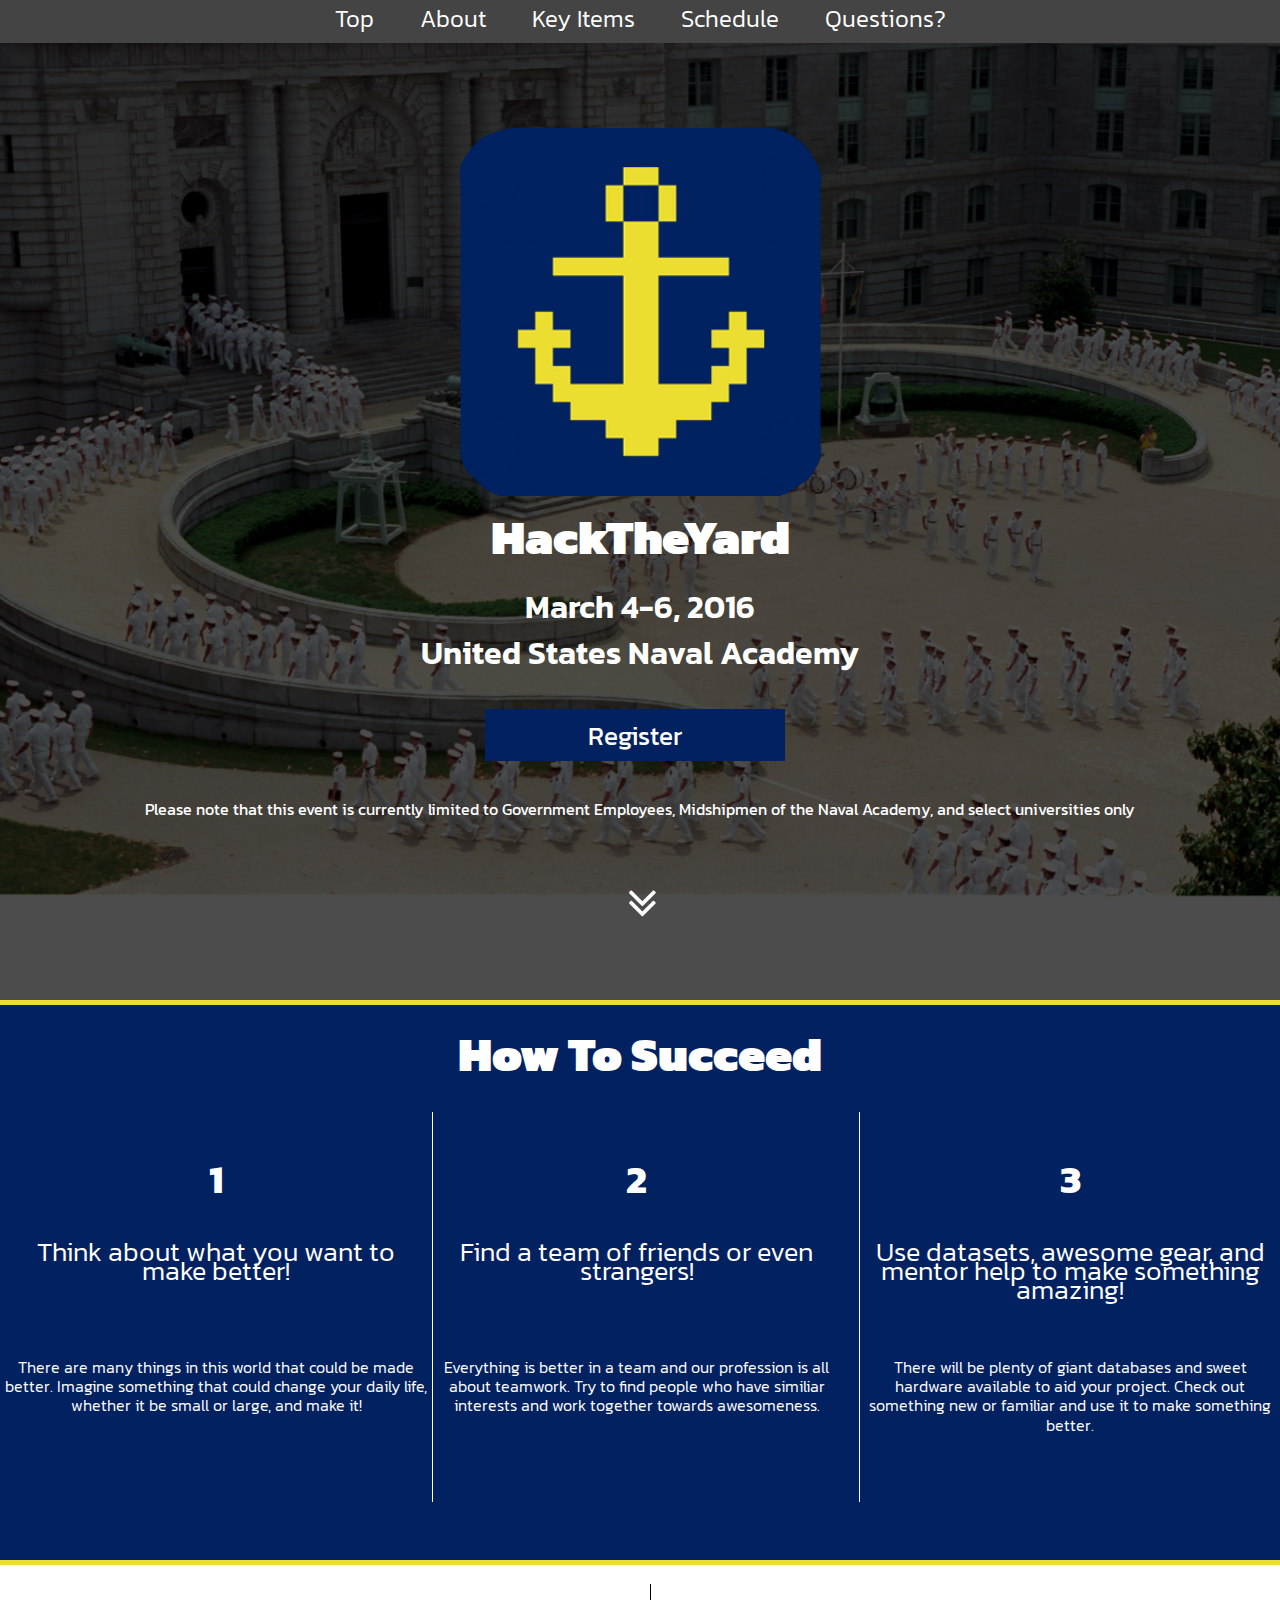
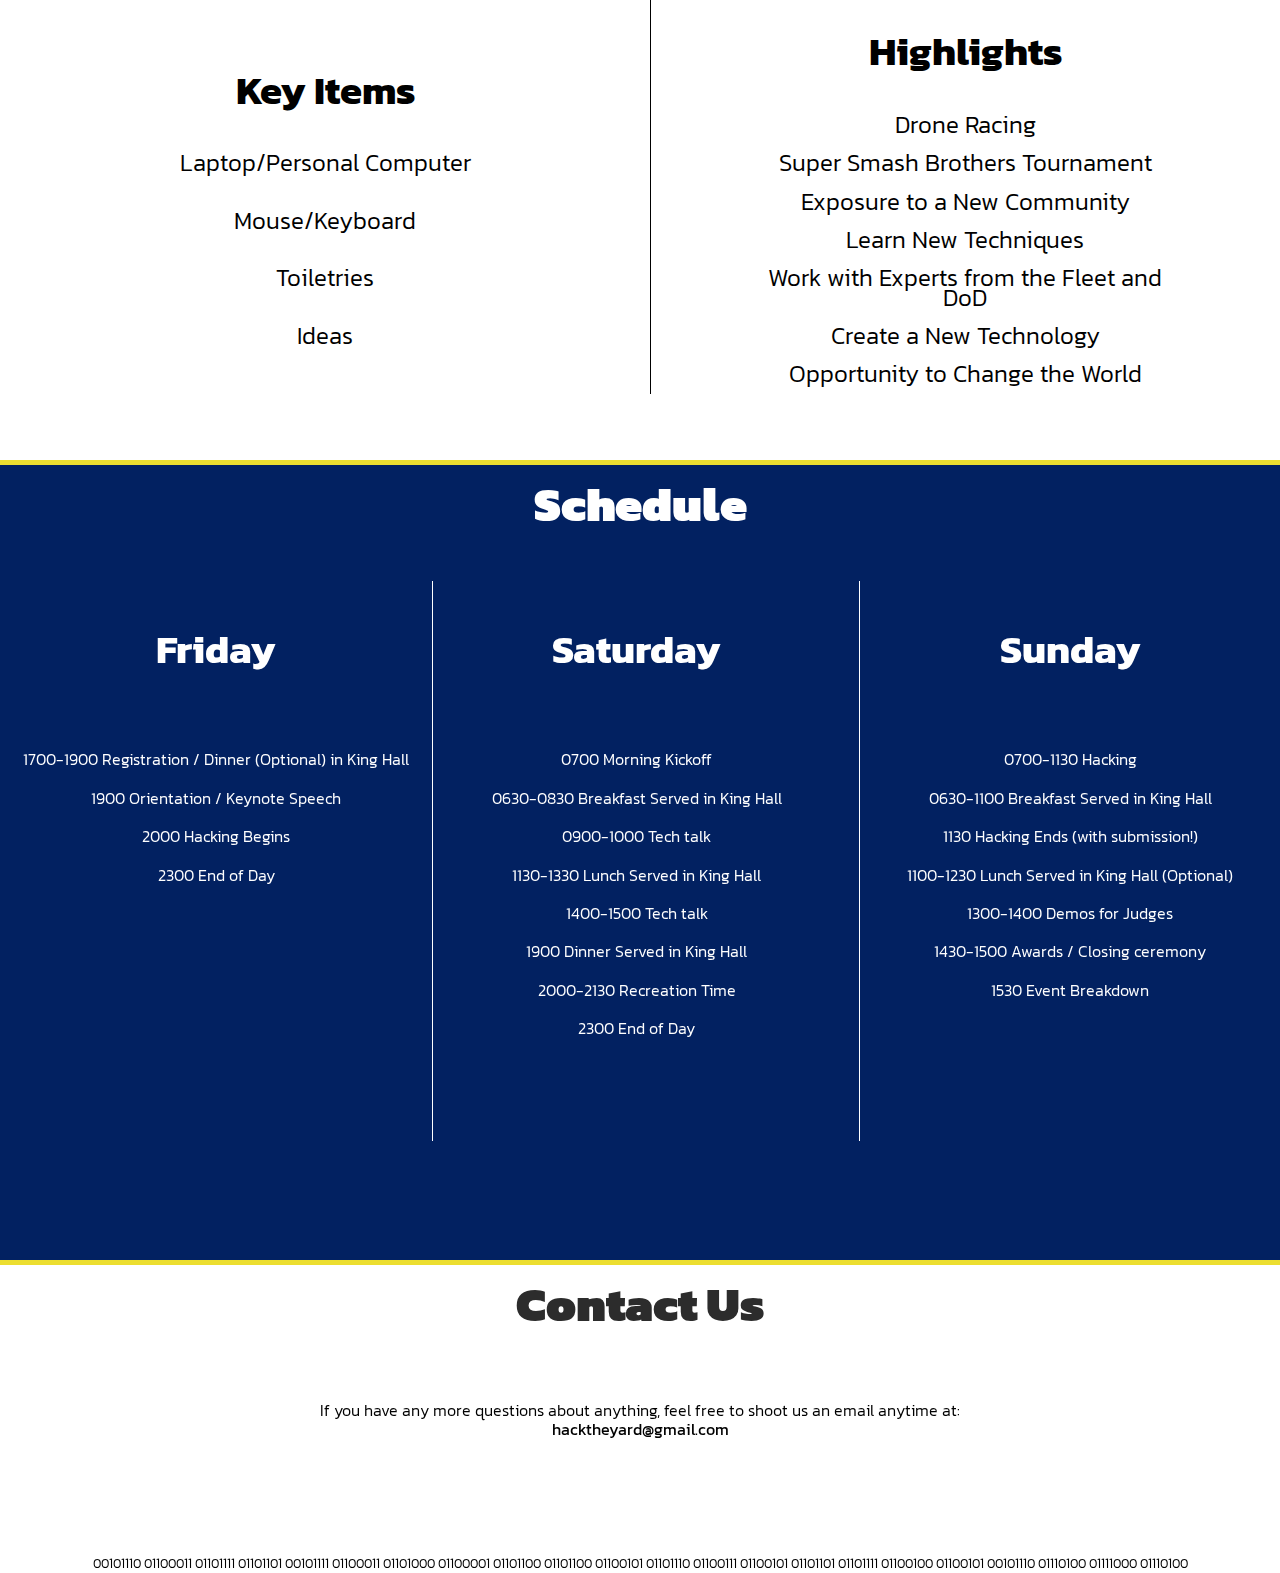
==== index.html @ da9e8a26 "sched" ====
<html>
	<head>
		<title>HackTheYard 2k16</title>
		<meta name="viewport" content="width=device-width, initial-scale=1.0">
  
		<link rel="shortcut icon" href="./favicon.ico" type="image/x-icon"/>
	
		<link href='https://fonts.googleapis.com/css?family=Kanit:400,600,700,500' rel='stylesheet' type='text/css'>
		<link href="./css/current.css" media="all" rel="stylesheet" type="text/css" />
		<link href="./css/hover.css" rel="stylesheet" media="all">
		<link href="./css/font-awesome.css" rel="stylesheet" media="all">
	<link rel="stylesheet" href="https://maxcdn.bootstrapcdn.com/font-awesome/4.5.0/css/font-awesome.min.css">

		<script type="text/javascript" src="http://ajax.googleapis.com/ajax/libs/jquery/1.7.1/jquery.min.js"></script>
		<script type="text/javascript" src="smoothscroll.js"></script>


		<script type="text/javascript">
			function toggle_visibility(id) 
			{
				var e = document.getElementById(id);
				var x = document.getElementById("faq");
				if(e.style.display == "none") {var b = 1;}
				x.getElementsByClassName("toppp")[0].style.display ='block';
				x.getElementsByClassName("toppp")[1].style.display ='block';
				x.getElementsByClassName("toppp")[2].style.display ='block';
				x.getElementsByClassName("toppp")[3].style.display ='block';
				x.getElementsByClassName("toppp")[4].style.display ='block';
				x.getElementsByClassName("toppp")[5].style.display ='block';
				x.getElementsByClassName("toppp")[6].style.display ='block';
				x.getElementsByClassName("toppp")[7].style.display ='block';
				if(e.style.display == 'block')
				{
					e.style.display = 'none';
					if(b ==1){e.style.display='block'}
				}
				else
				{
					e.style.display = 'block';
				} 
			}
		</script>
	</head>

	<body>
		
		<!-- Start of nav bar -->
		<ul class="nav">
			<li><a href="#first"class ="smoothScroll">Top</a></li>
			<li><a href="#second"class ="smoothScroll">About</a></li>
			<li><a href="#third1"class ="smoothScroll">Key Items</a></li>
			<li><a href="#fourth"class ="smoothScroll">Schedule</a></li>
			<li><a href="#fifth"class ="smoothScroll">Questions?</a></li>
			<!--<li><a href="http://www.xkcd.com/"class ="smoothScroll">Fun</a></li>-->
		</ul>
		
		
		<!-- Start of the page -->
		<div id ="first"></div>
		<div class = "header">
			<div class ="overlay" >
				<div class="front-container">
					<img src="pics/Untitled.png" style="max-width: 100%;height: 35%;display: block;margin:auto;"/>
					<h1>HackTheYard</h1>
					</br>
					<h2>March 4-6, 2016</h2>
					<h2>United States Naval Academy</h2>
					</br>
					<button class="myButton" onclick="location.href ='https://hacktheyard.typeform.com/to/zpKjcd';" style="margin-left:-1%;">Register</button><br><br><br>
					<strong>Please note that this event is currently limited to Government Employees, Midshipmen of the Naval Academy, and select universities only</strong>
					
				</div>
				<a href="#second" class="smoothScroll" >
					<div class="front-chev hvr-pulse" >
						
						<h1><i class="fa fa-angle-double-down"></i></h1>
					</div>
				</a>
		</div>
	
		<!-- Start of FAQ page -->
		<div id="second" style="position:absolute;top:980px;"></div>
		<div class = "second" id="faq" style="border-top:5px solid rgb(236,222,48)">
			<div class="faq-container">
				<h3>How To Succeed</h3>
			</div>
				

			<div class ="succeed">
				<div class="asdf1">
					<h4>1</h4>
					Think about what you want to make better!
					<br><br><br><br><br>
					<span style="font-size:12pt">
						There are many things in this world that could be made better.
						Imagine something that could change your daily life, whether it be small or large, and make it!
					</span>
				</div>		
				
				<div class="asdf2">
					<h4>2</h4>
					Find a team of friends or even strangers!
					<br><br><br><br><br>
					<span style="font-size:12pt">
						Everything is better in a team and our profession is all about teamwork.
						Try to find people who have similiar interests and work together towards awesomeness. 
					</span>
				</div>
				
				<div class="asdf3">
					<h4>3</h4>
					Use datasets, awesome gear, and mentor help to make something amazing!
					<br><br><br><br>
					<span style="font-size:12pt">
						There will be plenty of giant databases and sweet hardware available to aid your project.
						Check out something new or familiar and use it to make something better. 
					</span>
				</div>
			</div>
			<a href="#third" class="smoothScroll" >
				<div class="front-chev hvr-pulse"  >		
					<h1><i class="fa fa-angle-double-down"></i></h1>
				</div>
			</a>

		</div>
		
		<!--End of FAQ page-->
		<div class ="third1" id="third1"></div>
		<div class = "third" id="third"style="border-top:5px solid rgb(236,222,48);text-align: center; color: rgb(44, 44, 44);">
			<br>
			<div class="asdfgh1">
				<br><br>
			<h4>Key Items</h4>
			Laptop/Personal Computer<br><br><br>
				Mouse/Keyboard<br><br><br>
				Toiletries<br><br><br>
				Ideas<br><br><br>
			</div>
			<div class="asdfgh2">
				<h4>Highlights</h4>
				Drone Racing<br><br>
				Super Smash Brothers Tournament<br><br>
				Exposure to a New Community<br><br>
				Learn New Techniques<br><br>
				Work with Experts from the Fleet and DoD<br><br>
				Create a New Technology<br><br>
				Opportunity to Change the World<br><br>
				<br><br>
			</div>
		</div>
		
		<!--Start of team page-->
		<div class = "fourth" id="fourth"style="border-top:5px solid rgb(236,222,48)">
            <h3>Schedule</h3>
			<br>
			<div class="asdfg1" style="font-size: 12pt">
				<h4>Friday</h4>
				<br><br>
				 1700-1900 Registration / Dinner (Optional) in King Hall<br><br>
		         1900      Orientation / Keynote Speech<br><br>
		         2000      Hacking Begins<br><br>
				 2300      End of Day<br><br>
			</div>
			<div class="asdfg2"style="font-size: 12pt">
				<h4>Saturday</h4>
				<br><br>
				0700      Morning Kickoff<br><br>
				0630-0830 Breakfast Served in King Hall<br><br>
				<!--<strong>0830 Drone Racing<br><br></strong>-->
				0900-1000 Tech talk<br><br>
				1130-1330 Lunch Served in King Hall<br><br>
				1400-1500 Tech talk<br><br>
				<!--1500      Super Smash Bro's Tournament<br><br>-->
				1900      Dinner Served in King Hall<br><br>
				2000-2130 Recreation Time<br><br>
				2300      End of Day
			</div>
			<div class="asdfg3"style="font-size: 12pt">
				<h4>Sunday</h4>
				<br><br>
				0700-1130 Hacking<br><br>
				0630-1100 Breakfast Served in King Hall<br><br>
				1130	  Hacking Ends (with submission!)<br><br>
				1100-1230 Lunch Served in King Hall (Optional)<br><br>
				1300-1400 Demos for Judges<br><br>
				1430-1500 Awards / Closing ceremony<br><br>
				1530      Event Breakdown
			</div>
		</div>
		
		<div class="fifth" id="fifth" style="border-top:5px solid rgb(236,222,48)">
			<h3>Contact Us</h3>
			<br><br>
			If you have any more questions about anything, feel free to shoot us an email anytime at: <br/>
			<strong>hacktheyard@gmail.com</strong><br><br>
			<span style="font-size:10pt">
		<br><br><br><br><br>00101110 01100011 01101111 01101101 00101111 01100011 01101000 01100001 01101100 01101100 01100101 01101110 01100111 01100101 01101101 01101111 01100100 01100101 00101110 01110100 01111000 01110100	
			</span>
		</div>
		<!-- End of team page -->
	</body>
</html>
---- css/current.css ----
@import url(https://fonts.googleapis.com/css?family=Kanit:400,600,700,500);

body
{
	margin:0;
	line-height:120%;
	font-family: 'Kanit', sans-serif;		
	font-weight: 300;
}

.succeed
{
	width:100%;
	margin:0 auto;
	top:15%;
	height:60%;
	color:red;
}

.asdf1 
{
	float:left;
	width: 33%;
	top:20%;
	text-align: center;
	color: white;
	font-size:20pt;
	border-right: thin solid white;
	padding:5px;
	height:380px
}

.asdf1 h4
{
		font-size:30pt;
}

.asdf2
{
	display:inline-block;
	width: 31%;
	top:20%;
	text-align: center;
	color: white;
	font-size:20pt;
	padding:5px;
	height:380px;
}

.asdf2 h4
{
		font-size:30pt;
}

.asdf3
{
	float:right;
	width: 32%;
	top:20%;
	text-align: center;
	color:white;
	font-size:20pt;
	border-left: thin solid white;
	padding:5px;
	height:380px;
}
.asdf3 h4
{
		font-size:30pt;
}
.header
{	
	width: 100%;
	height: 1000px;
	left: 0;
	top: 5%;
	background: url(../pics/US-Naval-Academy-1.jpg) no-repeat center center fixed;
	background-size: cover;
}

.front-container
{
	margin:auto;
	max-width:1000px;
	min-height:1000px;
	height:auto;
	text-align:center;
	padding-top:10%;
	font-family:Kanit;
	
   /*code used from css site wc3 schools */
	animation: fadein 5s;
	-moz-animation: fadein 5s; /* Firefox */
	-webkit-animation: fadein 5s; /* Safari and Chrome */
	-o-animation: fadein 5s; /* Opera */
}

.front-container h2
{
	font-weight:600;
	font-size:200%
}

.myButton {
	background-color:#022161;
	border-radius:0px;
	border:0px solid #ffffff;
	display:inline-block;
	cursor:pointer;
	color:#ffffff;
	font-family:Kanit;
	font-size:26px;
	width:30%;
	height:5%;
	text-decoration:none;
}
.myButton:hover
{
	background-color:#ffffff;
	color:#022161;
}

.myButton:active {
	position:relative;
	top:1px;
}

.front-chev
{
	margin-left:auto;
	margin-right:auto;
	max-width:500px;
	text-align:center;
	position:absolute;
	top:880px;
	left:49%;
	text-decoration:none;
}

.front-chev h1,h2,h3 
{
	font-weight:900;
	margin-top:0px;
	padding-top:0px;
	color:white;
	font-size:300%;
}

.second
{		
	height: 600px;
	width: 100%;
	top:1000px;
	position:absolute;
	background-color: #022161;
}

.faq-container
{
	text-align:center;
	padding-top:40px;
	color:white;
	font-family:Kanit;
}

.front-container h1
{
	font-weight:900;
	font-size:300%;
}

.faq-container h1
{
	font-weight:900;
	font-size:400%;
}

.third
{
	height: 500px;
	width: 100%;
	position:absolute;
	top:1560px;
	background-color: white;
	color:black;
}
		
.third1
{
	position: absolute;
	top:1516px;
}
.third h3
{
	padding-top: 30px;
	text-align:center;
	color:#444444;
}
		
.fourth	
{
	height: 800px;
	width: 100%;
	position:absolute;
	top:2060px;
	background-color:  #022161;	
}		

.fourth h3
{
	padding-top: 30px;
	text-align:center;
	color:white;
}

.fifth
{
	height: 300px;
	width: 100%;
	position:absolute;
	top:2860px;
	background-color:  white;
	text-align: center;
}		

.fifth h3
{
	padding-top: 30px;
	text-align:center;
	color:rgb(44, 44, 44);
}

.image 
{ 
	position: relative; 
	min-height:100%;
}
.nav {
	z-index:10;
	position:fixed;
	top:-1px;
	width:100%;
	text-align: center;
	font-size: 24px;
	margin: 0;
	padding: 0;
	list-style: none;
	background-color: #444444;
}

.nav li {
	display: inline;
}

.nav a {
	text-decoration: none;
	display: inline-block;
	padding-top: 10px;
	padding-bottom: 15px;
	padding-right: 20px;
	padding-left: 20px;
}

li a {
    display: block;
    color: white;
    text-align: center;
    padding: 14px 16px;
    text-decoration: none;
	z-index: -1;
}

/* Change the link color to #111 (black) on hover */
li a:hover {
    background-color: #111;
}		


.overlay
{
	height:1050px;	
	width:100%;
	position:absolute;
	background-color: rgba(0, 0, 0, 0.7);
	color: white;
}

.teampics
{
margin-left:auto;
margin-right:auto;
padding:15px;
max-width:200px;
height:25%;
width:15%;
position:relative;
}
	
	.top-rowf
	{
		top:20%;
		background-color:#EDE776;
		height:25%;
		width:15%;
		color:rgb(236, 222, 48);
		display:block;
		position:absolute;
	
	}
	
	.top-rowb
	{
		top:20%;
		background-color:white;
		height:25%;
		width:15%;
		color:rgb(236, 222, 48);
		display:block;
		position:absolute;
	}
	
	.bottom-rowf
	{
		top:55%;
		background-color:#EDE776;
		height:25%;
		width:15%;
		color:rgb(236, 222, 48);
		display:block;
		position:absolute;
	}
	
	.bottom-rowb
	{
		top:55%;
		background-color:white;
		height:25%;
		width:15%;
	color:rgb(236, 222, 48);
		display:block;
		position:absolute;
	}
	
	
@keyframes fadein {
    from {
        opacity:0;
    }
    to {
        opacity:1;
    }
}
@-moz-keyframes fadein { /* Firefox */
    from {
        opacity:0;
    }
    to {
        opacity:1;
    }
}
@-webkit-keyframes fadein { /* Safari and Chrome */
    from {
        opacity:0;
    }
    to {
        opacity:1;
    }
}




.asdfg1 
{
	float:left;
	width: 33%;
	top:18%;
	text-align: center;
	color: white;
	font-size:20pt;
	border-right: thin solid white;
	padding:5px;
	height:550px
}

.asdfg1 h4
{
		font-size:30pt;
}

.asdfg2
{
	display:inline-block;
	width: 31%;
	top:18%;
	text-align: center;
	color: white;
	font-size:20pt;
	padding:5px;
	height:550px;
}

.asdfg2 h4
{
		font-size:30pt;
}

.asdfg3
{
	float:right;
	width: 32%;
	top:18%;
	text-align: center;
	color:white;
	font-size:20pt;
	border-left: thin solid white;
	padding:5px;
	height:550px;
}
.asdfg3 h4
{
		font-size:30pt;
}


.asdfgh1 
{
	float:left;
	width: 50%;
	top:20%;
	text-align: center;
	color: black;
	font-size:18pt;
	border-right: thin solid black;
	padding:5px;
	height:400px
}
.asdfgh2
{
	display:inline-block;
	width: 33%;
	top:20%;
	text-align: center;
	color: black;
	font-size:18pt;
	
	padding:5px;
	height:400px;

}
.asdfgh1 h4
{
		font-size:30pt;
}
.asdfgh2 h4
{
		font-size:30pt;
}
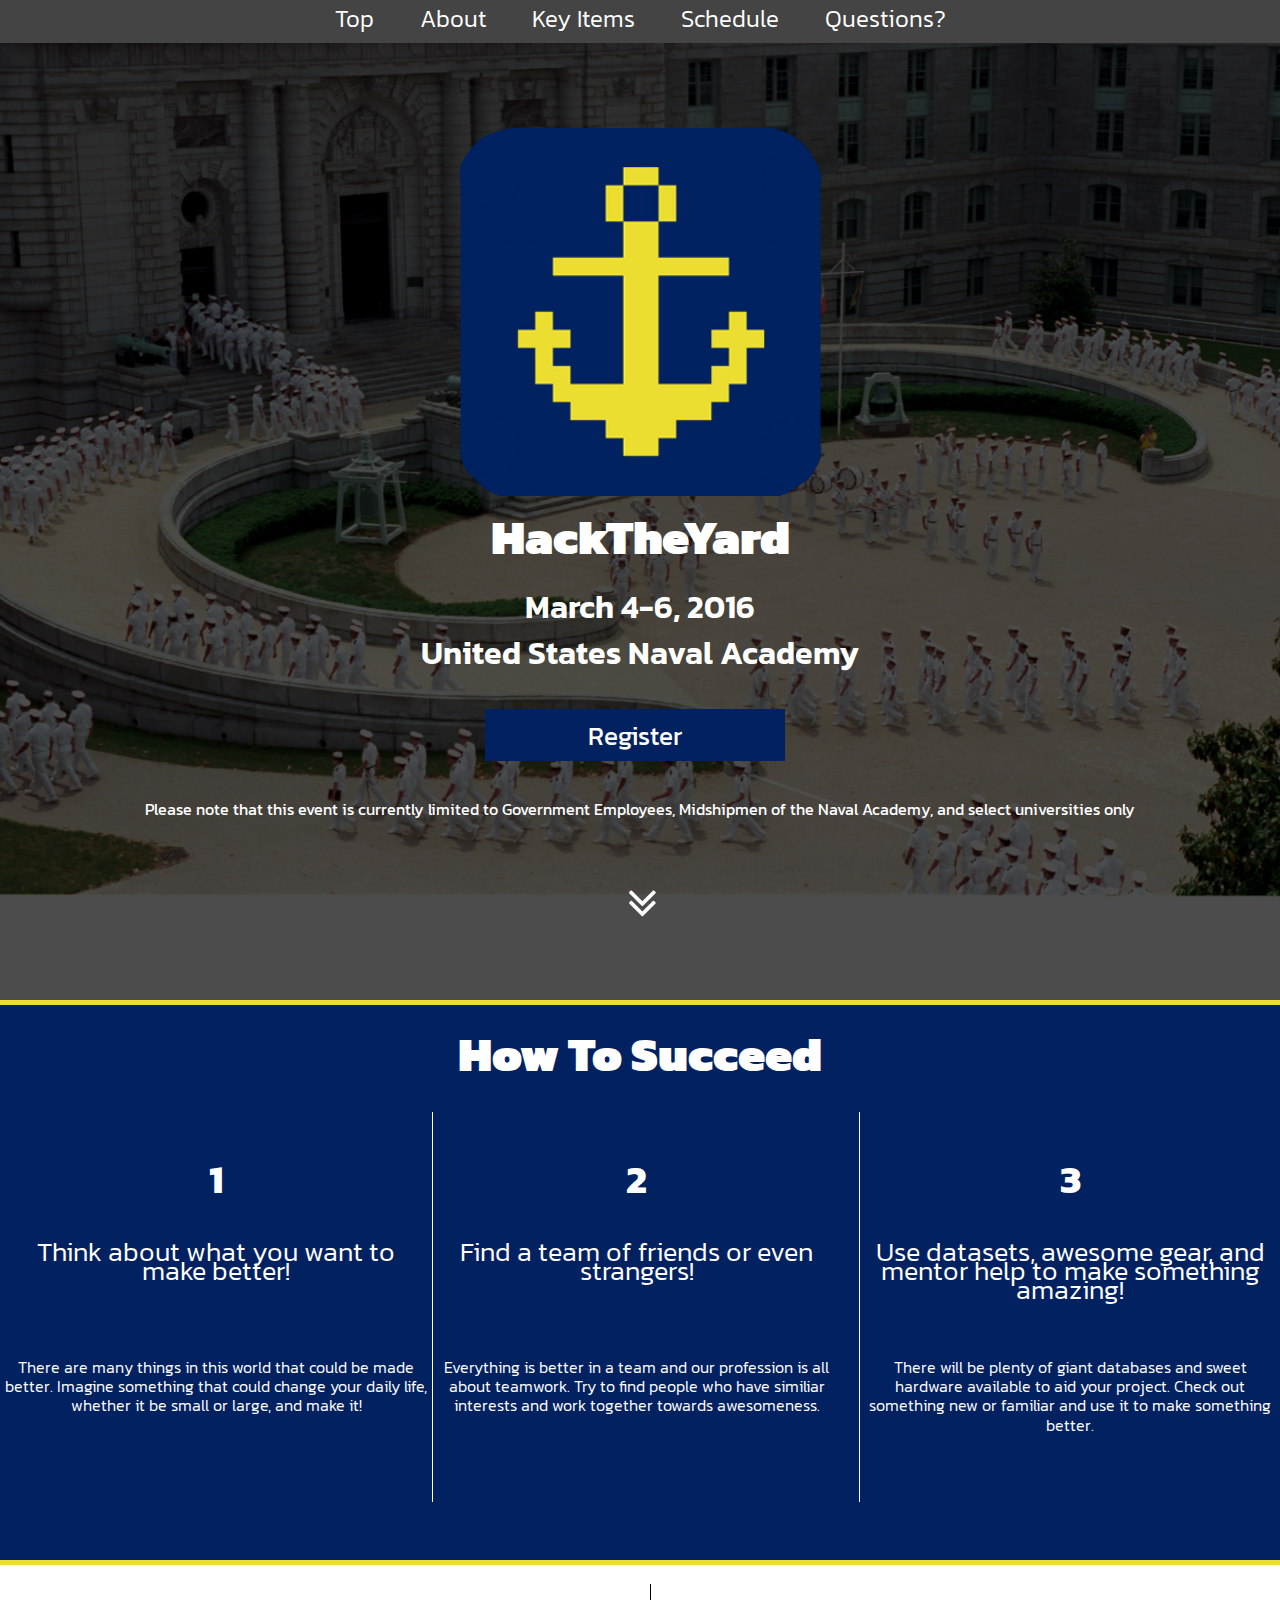
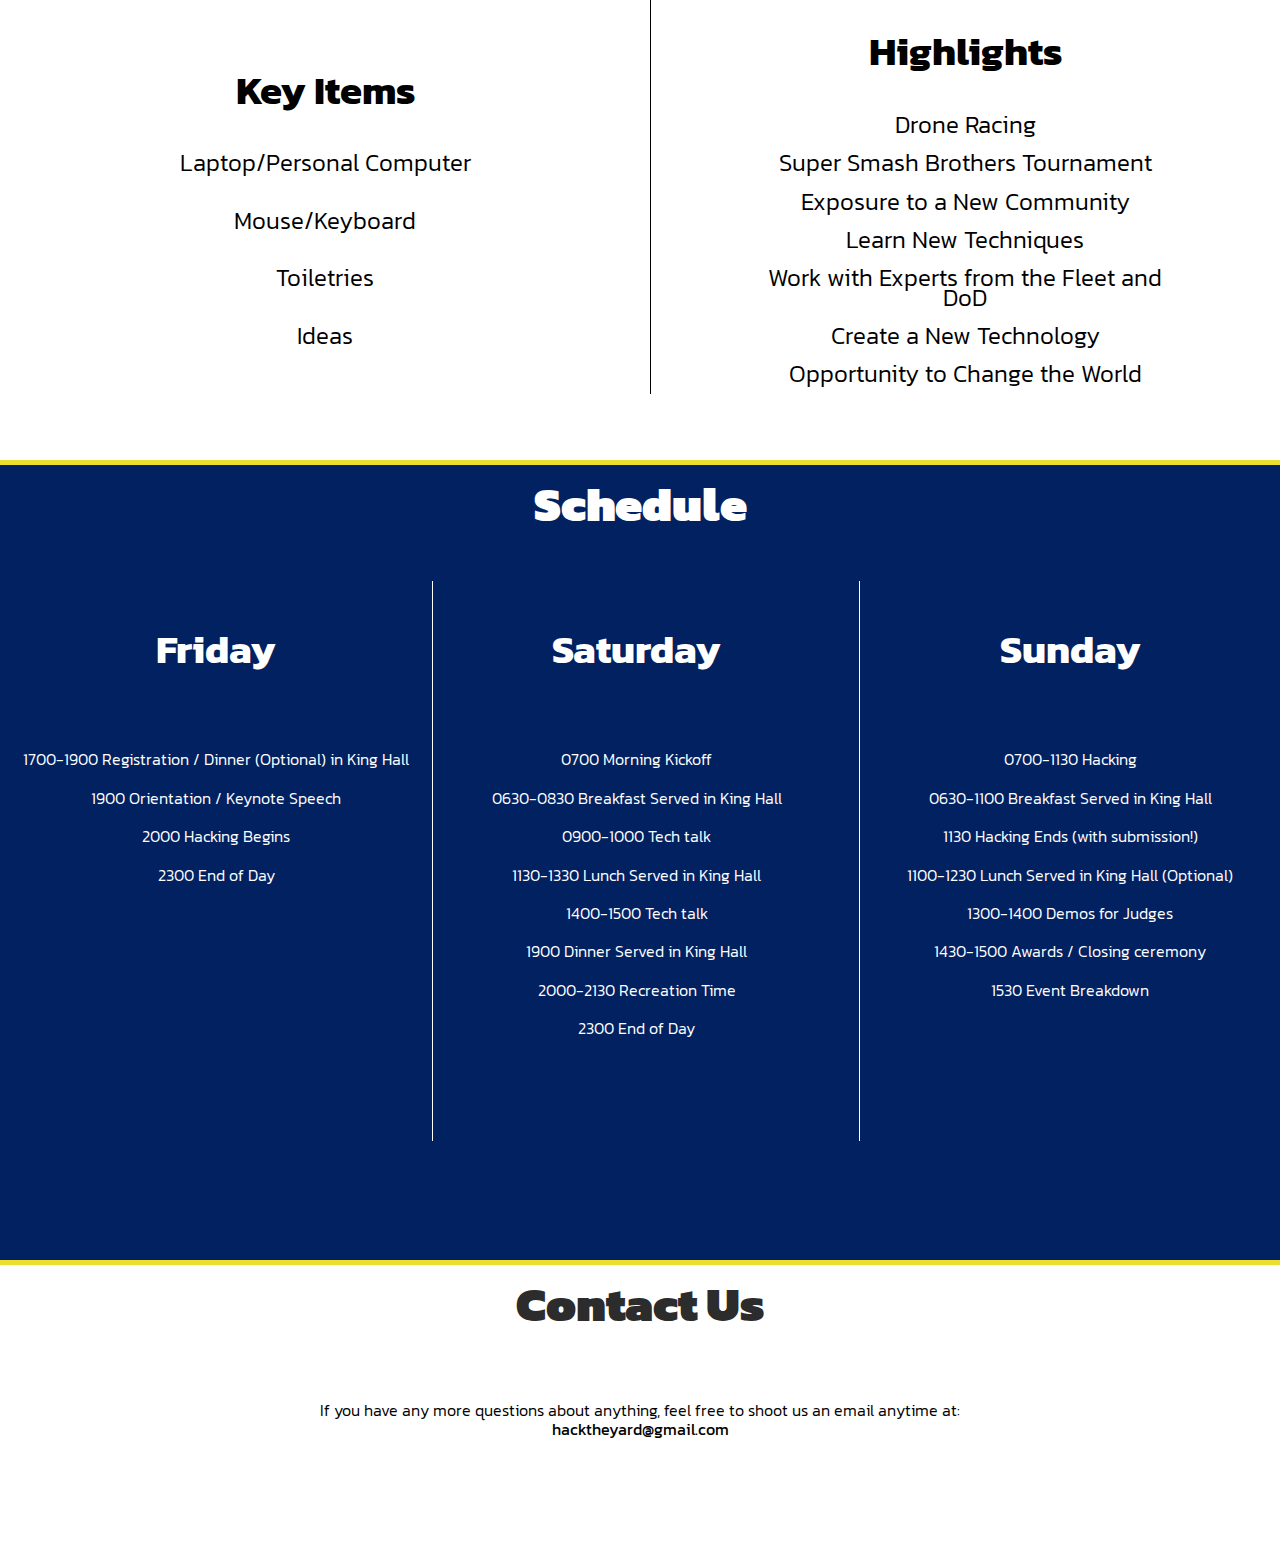
==== commit 9b93eed2: "useless stuff removed" ====
--- a/index.html
+++ b/index.html
@@ -2,9 +2,9 @@
 	<head>
 		<title>HackTheYard 2k16</title>
 		<meta name="viewport" content="width=device-width, initial-scale=1.0">
-  
+
 		<link rel="shortcut icon" href="./favicon.ico" type="image/x-icon"/>
-	
+
 		<link href='https://fonts.googleapis.com/css?family=Kanit:400,600,700,500' rel='stylesheet' type='text/css'>
 		<link href="./css/current.css" media="all" rel="stylesheet" type="text/css" />
 		<link href="./css/hover.css" rel="stylesheet" media="all">
@@ -13,37 +13,10 @@
 
 		<script type="text/javascript" src="http://ajax.googleapis.com/ajax/libs/jquery/1.7.1/jquery.min.js"></script>
 		<script type="text/javascript" src="smoothscroll.js"></script>
-
-
-		<script type="text/javascript">
-			function toggle_visibility(id) 
-			{
-				var e = document.getElementById(id);
-				var x = document.getElementById("faq");
-				if(e.style.display == "none") {var b = 1;}
-				x.getElementsByClassName("toppp")[0].style.display ='block';
-				x.getElementsByClassName("toppp")[1].style.display ='block';
-				x.getElementsByClassName("toppp")[2].style.display ='block';
-				x.getElementsByClassName("toppp")[3].style.display ='block';
-				x.getElementsByClassName("toppp")[4].style.display ='block';
-				x.getElementsByClassName("toppp")[5].style.display ='block';
-				x.getElementsByClassName("toppp")[6].style.display ='block';
-				x.getElementsByClassName("toppp")[7].style.display ='block';
-				if(e.style.display == 'block')
-				{
-					e.style.display = 'none';
-					if(b ==1){e.style.display='block'}
-				}
-				else
-				{
-					e.style.display = 'block';
-				} 
-			}
-		</script>
 	</head>
 
 	<body>
-		
+
 		<!-- Start of nav bar -->
 		<ul class="nav">
 			<li><a href="#first"class ="smoothScroll">Top</a></li>
@@ -53,8 +26,8 @@
 			<li><a href="#fifth"class ="smoothScroll">Questions?</a></li>
 			<!--<li><a href="http://www.xkcd.com/"class ="smoothScroll">Fun</a></li>-->
 		</ul>
-		
-		
+
+
 		<!-- Start of the page -->
 		<div id ="first"></div>
 		<div class = "header">
@@ -68,23 +41,23 @@
 					</br>
 					<button class="myButton" onclick="location.href ='https://hacktheyard.typeform.com/to/zpKjcd';" style="margin-left:-1%;">Register</button><br><br><br>
 					<strong>Please note that this event is currently limited to Government Employees, Midshipmen of the Naval Academy, and select universities only</strong>
-					
+
 				</div>
 				<a href="#second" class="smoothScroll" >
 					<div class="front-chev hvr-pulse" >
-						
+
 						<h1><i class="fa fa-angle-double-down"></i></h1>
 					</div>
 				</a>
 		</div>
-	
+
 		<!-- Start of FAQ page -->
 		<div id="second" style="position:absolute;top:980px;"></div>
 		<div class = "second" id="faq" style="border-top:5px solid rgb(236,222,48)">
 			<div class="faq-container">
 				<h3>How To Succeed</h3>
 			</div>
-				
+
 
 			<div class ="succeed">
 				<div class="asdf1">
@@ -95,36 +68,36 @@
 						There are many things in this world that could be made better.
 						Imagine something that could change your daily life, whether it be small or large, and make it!
 					</span>
-				</div>		
-				
+				</div>
+
 				<div class="asdf2">
 					<h4>2</h4>
 					Find a team of friends or even strangers!
 					<br><br><br><br><br>
 					<span style="font-size:12pt">
 						Everything is better in a team and our profession is all about teamwork.
-						Try to find people who have similiar interests and work together towards awesomeness. 
+						Try to find people who have similiar interests and work together towards awesomeness.
 					</span>
 				</div>
-				
+
 				<div class="asdf3">
 					<h4>3</h4>
 					Use datasets, awesome gear, and mentor help to make something amazing!
 					<br><br><br><br>
 					<span style="font-size:12pt">
 						There will be plenty of giant databases and sweet hardware available to aid your project.
-						Check out something new or familiar and use it to make something better. 
+						Check out something new or familiar and use it to make something better.
 					</span>
 				</div>
 			</div>
 			<a href="#third" class="smoothScroll" >
-				<div class="front-chev hvr-pulse"  >		
+				<div class="front-chev hvr-pulse"  >
 					<h1><i class="fa fa-angle-double-down"></i></h1>
 				</div>
 			</a>
 
 		</div>
-		
+
 		<!--End of FAQ page-->
 		<div class ="third1" id="third1"></div>
 		<div class = "third" id="third"style="border-top:5px solid rgb(236,222,48);text-align: center; color: rgb(44, 44, 44);">
@@ -149,7 +122,7 @@
 				<br><br>
 			</div>
 		</div>
-		
+
 		<!--Start of team page-->
 		<div class = "fourth" id="fourth"style="border-top:5px solid rgb(236,222,48)">
             <h3>Schedule</h3>
@@ -188,16 +161,15 @@
 				1530      Event Breakdown
 			</div>
 		</div>
-		
+
 		<div class="fifth" id="fifth" style="border-top:5px solid rgb(236,222,48)">
 			<h3>Contact Us</h3>
 			<br><br>
 			If you have any more questions about anything, feel free to shoot us an email anytime at: <br/>
 			<strong>hacktheyard@gmail.com</strong><br><br>
 			<span style="font-size:10pt">
-		<br><br><br><br><br>00101110 01100011 01101111 01101101 00101111 01100011 01101000 01100001 01101100 01101100 01100101 01101110 01100111 01100101 01101101 01101111 01100100 01100101 00101110 01110100 01111000 01110100	
 			</span>
 		</div>
 		<!-- End of team page -->
 	</body>
-</html>+</html>
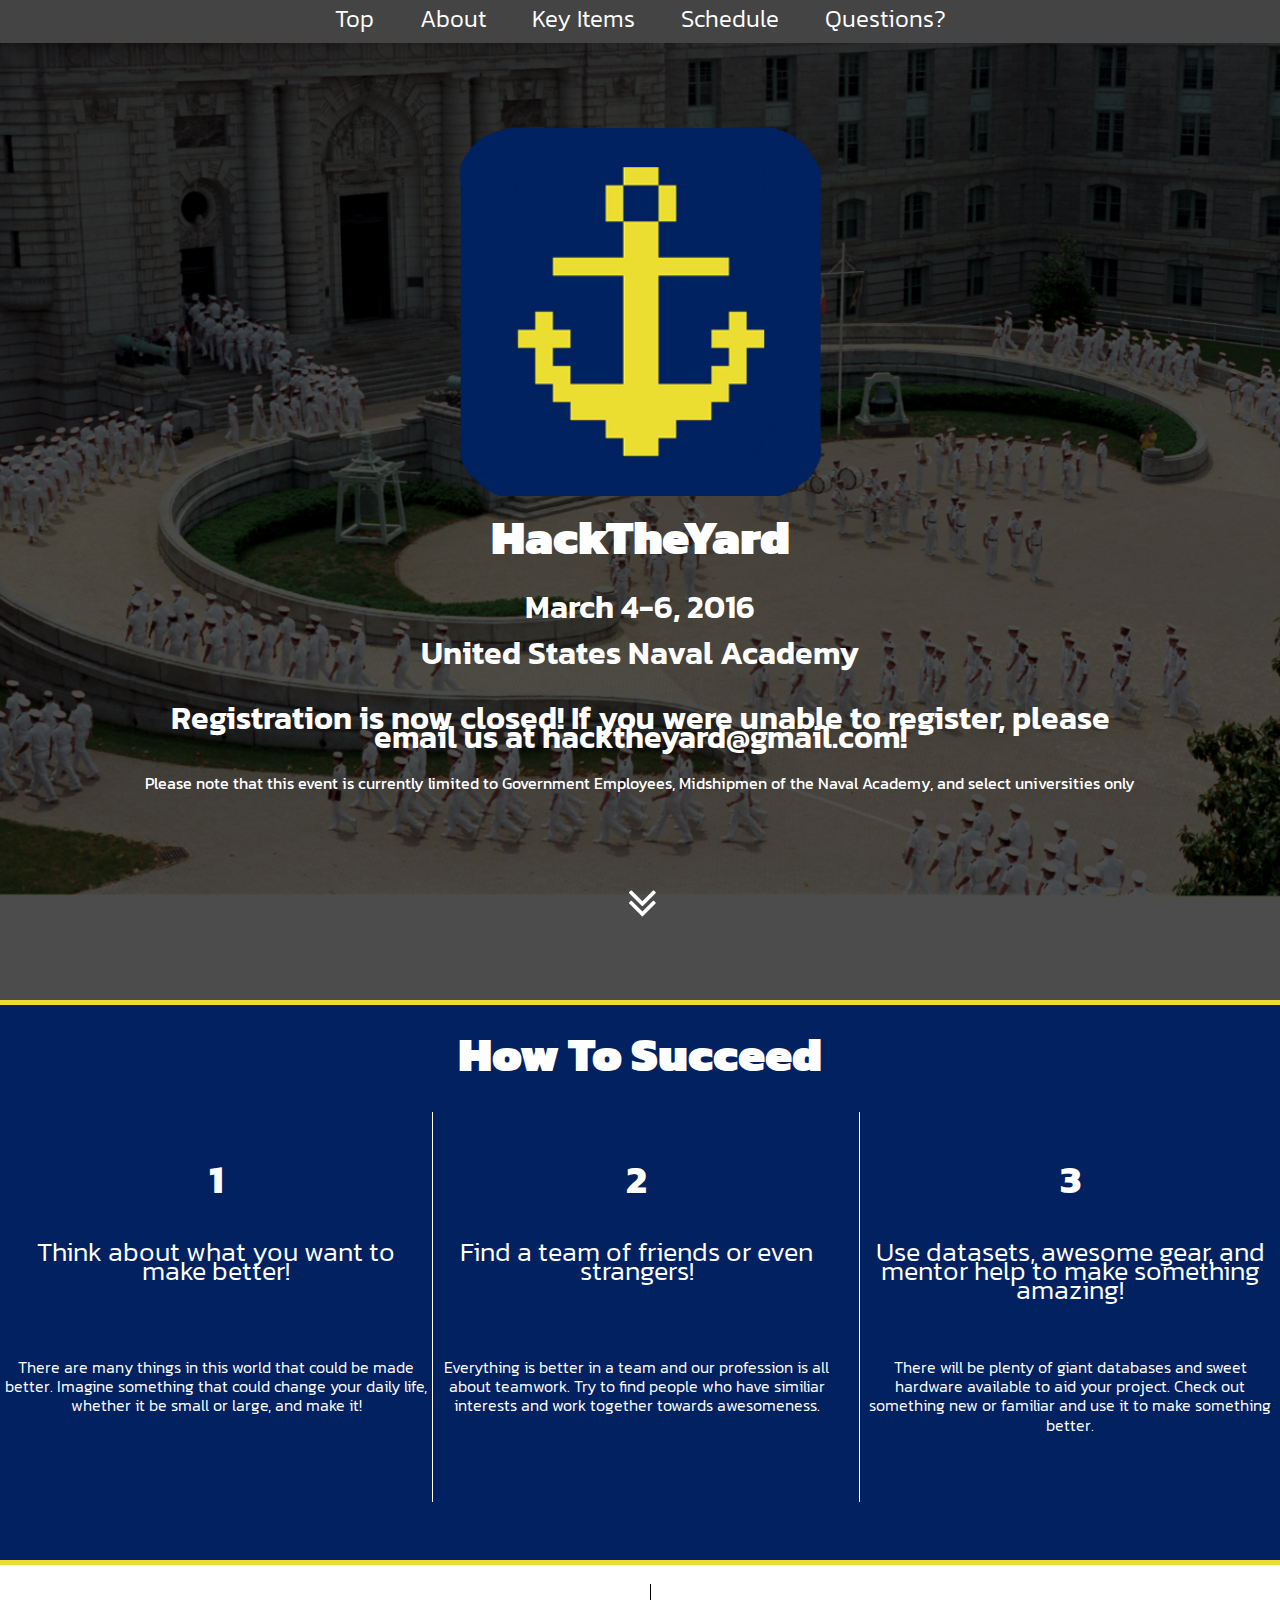
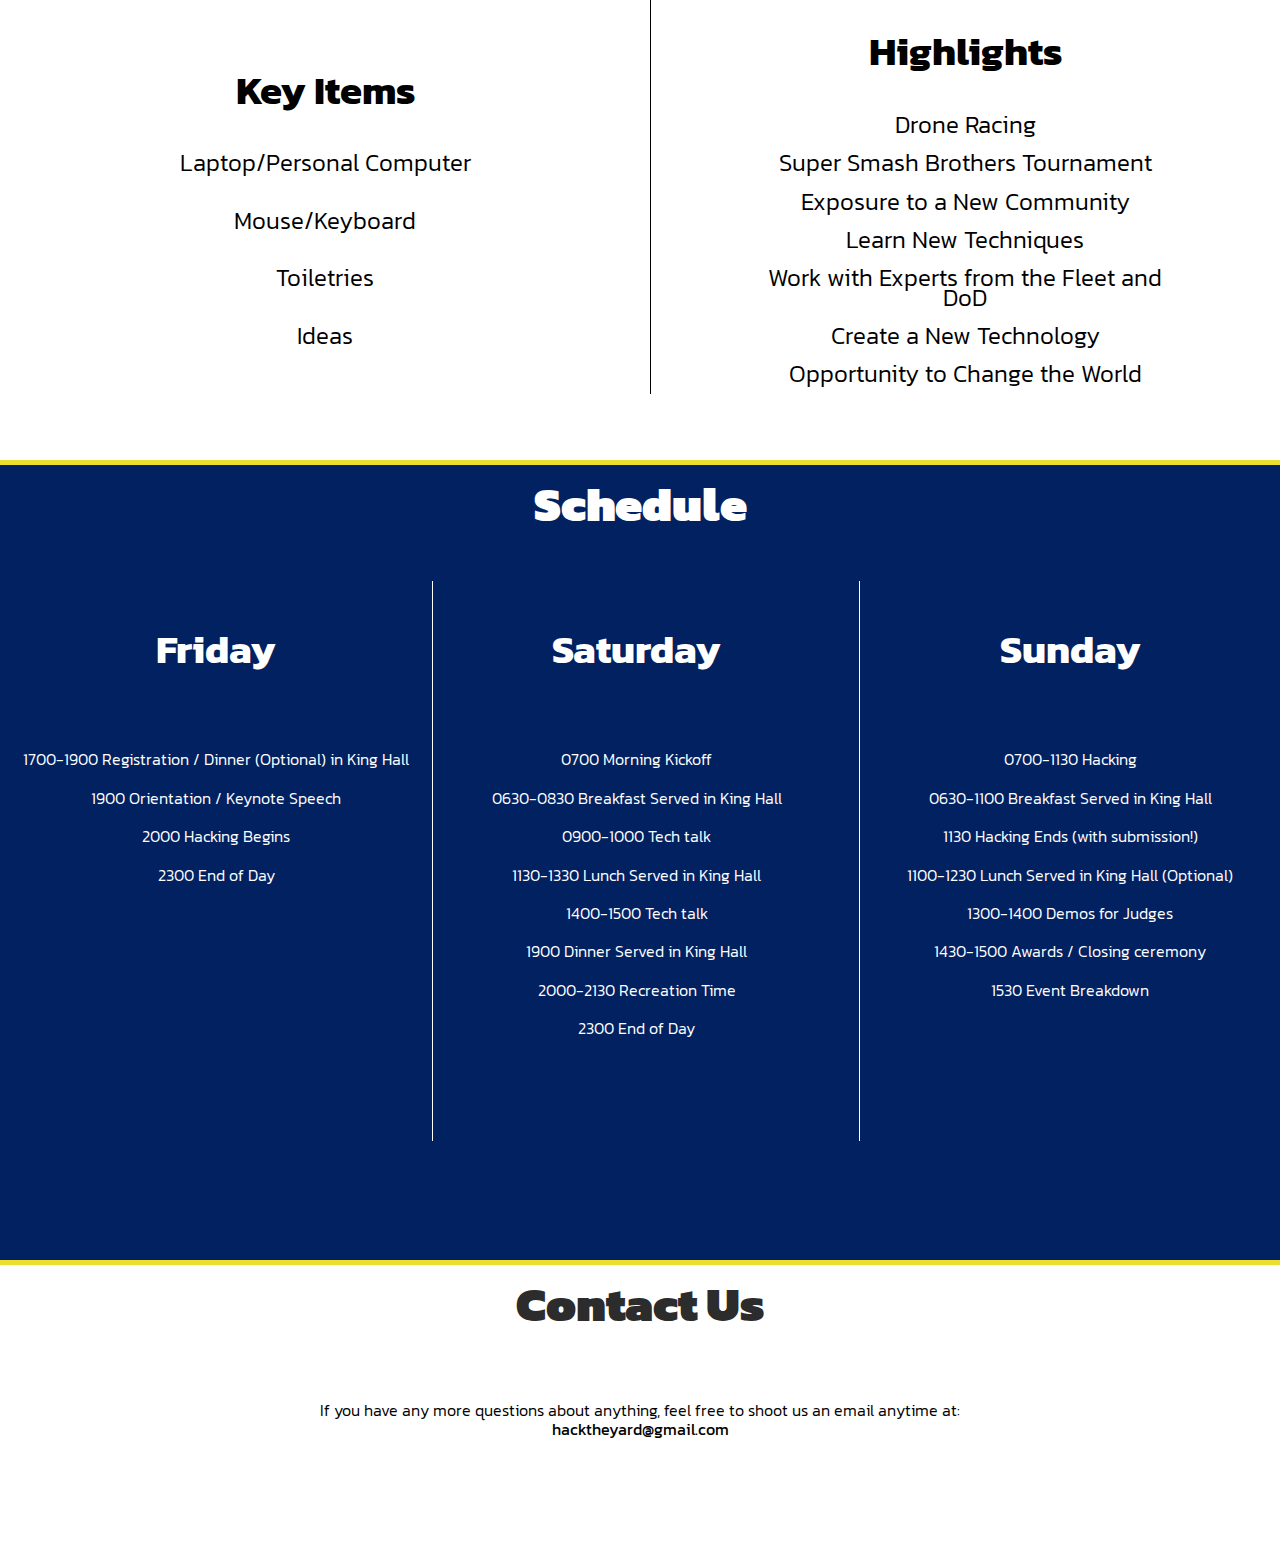
==== commit dc6078c8: "add" ====
--- a/index.html
+++ b/index.html
@@ -16,7 +16,6 @@
 	</head>
 
 	<body>
-
 		<!-- Start of nav bar -->
 		<ul class="nav">
 			<li><a href="#first"class ="smoothScroll">Top</a></li>
@@ -39,7 +38,8 @@
 					<h2>March 4-6, 2016</h2>
 					<h2>United States Naval Academy</h2>
 					</br>
-					<button class="myButton" onclick="location.href ='https://hacktheyard.typeform.com/to/zpKjcd';" style="margin-left:-1%;">Register</button><br><br><br>
+					<!--<button class="myButton" onclick="location.href ='https://hacktheyard.typeform.com/to/zpKjcd';" style="margin-left:-1%;">Register</button><br><br><br>-->
+					<h2> Registration is now closed! If you were unable to register, please email us at hacktheyard@gmail.com! </h3>
 					<strong>Please note that this event is currently limited to Government Employees, Midshipmen of the Naval Academy, and select universities only</strong>
 
 				</div>
--- a/css/current.css
+++ b/css/current.css
@@ -5,7 +5,7 @@
 {
 	margin:0;
 	line-height:120%;
-	font-family: 'Kanit', sans-serif;		
+	font-family: 'Kanit', sans-serif;
 	font-weight: 300;
 }
 
@@ -18,7 +18,7 @@
 	color:red;
 }
 
-.asdf1 
+.asdf1
 {
 	float:left;
 	width: 33%;
@@ -33,7 +33,7 @@
 
 .asdf1 h4
 {
-		font-size:30pt;
+	font-size:30pt;
 }
 
 .asdf2
@@ -70,7 +70,7 @@
 		font-size:30pt;
 }
 .header
-{	
+{
 	width: 100%;
 	height: 1000px;
 	left: 0;
@@ -88,7 +88,7 @@
 	text-align:center;
 	padding-top:10%;
 	font-family:Kanit;
-	
+
    /*code used from css site wc3 schools */
 	animation: fadein 5s;
 	-moz-animation: fadein 5s; /* Firefox */
@@ -138,7 +138,7 @@
 	text-decoration:none;
 }
 
-.front-chev h1,h2,h3 
+.front-chev h1,h2,h3
 {
 	font-weight:900;
 	margin-top:0px;
@@ -148,7 +148,7 @@
 }
 
 .second
-{		
+{
 	height: 600px;
 	width: 100%;
 	top:1000px;
@@ -185,7 +185,7 @@
 	background-color: white;
 	color:black;
 }
-		
+
 .third1
 {
 	position: absolute;
@@ -197,15 +197,15 @@
 	text-align:center;
 	color:#444444;
 }
-		
-.fourth	
+
+.fourth
 {
 	height: 800px;
 	width: 100%;
 	position:absolute;
 	top:2060px;
-	background-color:  #022161;	
-}		
+	background-color:  #022161;
+}
 
 .fourth h3
 {
@@ -222,7 +222,7 @@
 	top:2860px;
 	background-color:  white;
 	text-align: center;
-}		
+}
 
 .fifth h3
 {
@@ -231,9 +231,9 @@
 	color:rgb(44, 44, 44);
 }
 
-.image 
-{ 
-	position: relative; 
+.image
+{
+	position: relative;
 	min-height:100%;
 }
 .nav {
@@ -274,12 +274,12 @@
 /* Change the link color to #111 (black) on hover */
 li a:hover {
     background-color: #111;
-}		
+}
 
 
 .overlay
 {
-	height:1050px;	
+	height:1050px;
 	width:100%;
 	position:absolute;
 	background-color: rgba(0, 0, 0, 0.7);
@@ -296,7 +296,7 @@
 width:15%;
 position:relative;
 }
-	
+
 	.top-rowf
 	{
 		top:20%;
@@ -306,9 +306,9 @@
 		color:rgb(236, 222, 48);
 		display:block;
 		position:absolute;
-	
+
 	}
-	
+
 	.top-rowb
 	{
 		top:20%;
@@ -319,7 +319,7 @@
 		display:block;
 		position:absolute;
 	}
-	
+
 	.bottom-rowf
 	{
 		top:55%;
@@ -330,7 +330,7 @@
 		display:block;
 		position:absolute;
 	}
-	
+
 	.bottom-rowb
 	{
 		top:55%;
@@ -341,8 +341,8 @@
 		display:block;
 		position:absolute;
 	}
-	
-	
+
+
 @keyframes fadein {
     from {
         opacity:0;
@@ -371,7 +371,7 @@
 
 
 
-.asdfg1 
+.asdfg1
 {
 	float:left;
 	width: 33%;
@@ -424,7 +424,7 @@
 }
 
 
-.asdfgh1 
+.asdfgh1
 {
 	float:left;
 	width: 50%;
@@ -444,7 +444,7 @@
 	text-align: center;
 	color: black;
 	font-size:18pt;
-	
+
 	padding:5px;
 	height:400px;
 
@@ -456,4 +456,4 @@
 .asdfgh2 h4
 {
 		font-size:30pt;
-}+}
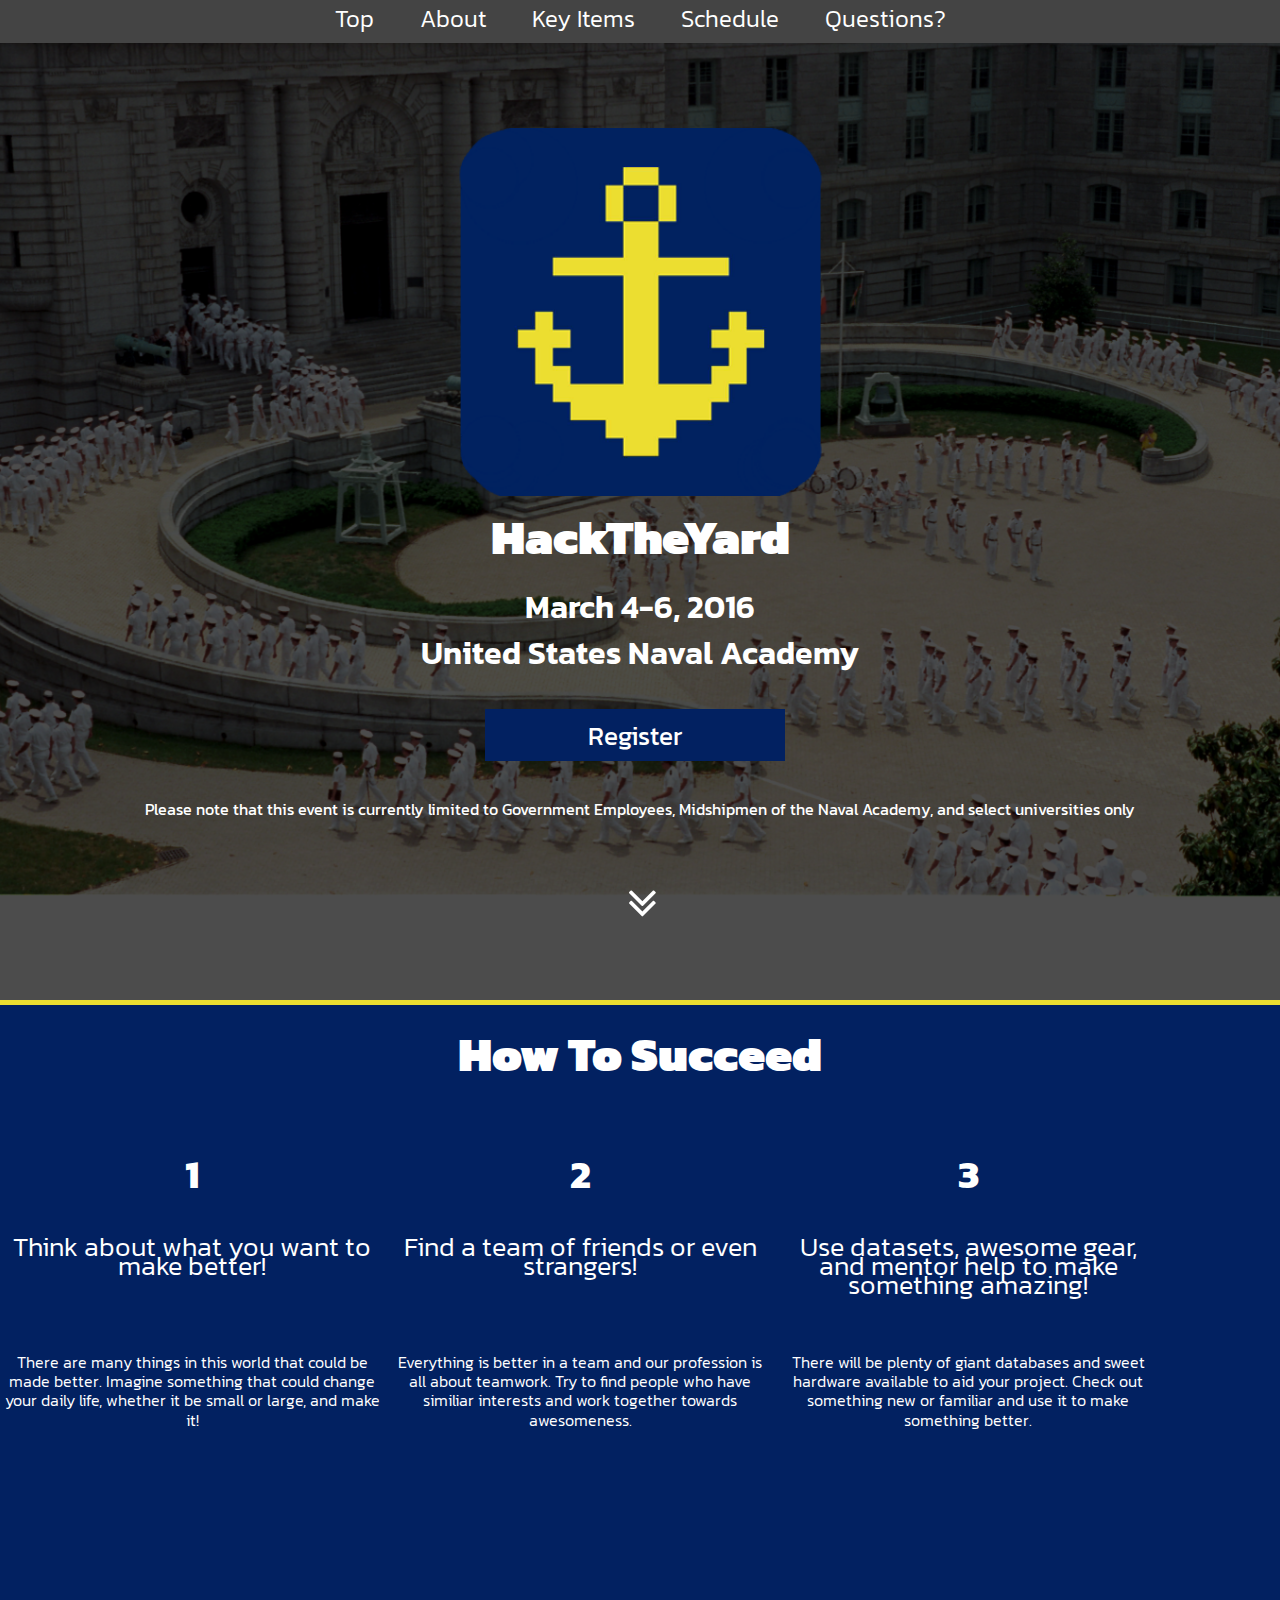
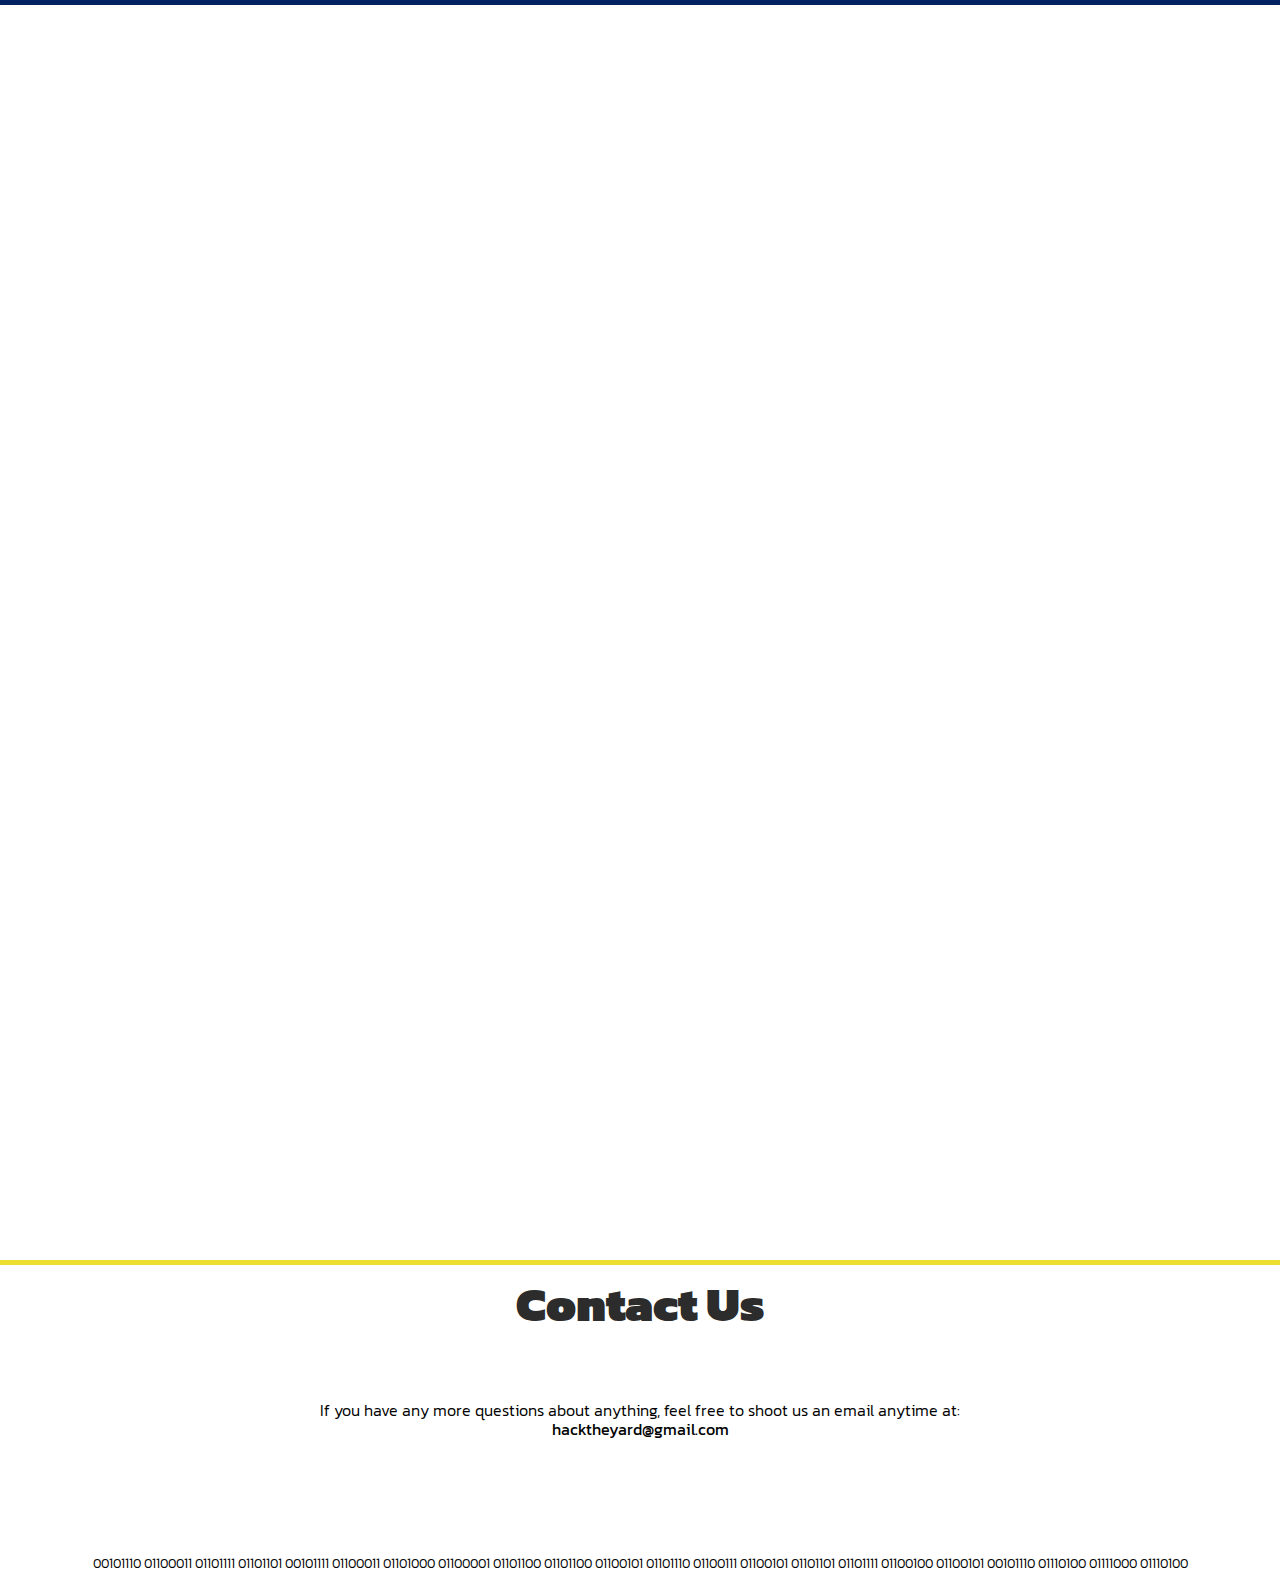
==== commit fc392728: "bootstrap" ====
--- a/index.html
+++ b/index.html
@@ -2,9 +2,9 @@
 	<head>
 		<title>HackTheYard 2k16</title>
 		<meta name="viewport" content="width=device-width, initial-scale=1.0">
-
+  
 		<link rel="shortcut icon" href="./favicon.ico" type="image/x-icon"/>
-
+	
 		<link href='https://fonts.googleapis.com/css?family=Kanit:400,600,700,500' rel='stylesheet' type='text/css'>
 		<link href="./css/current.css" media="all" rel="stylesheet" type="text/css" />
 		<link href="./css/hover.css" rel="stylesheet" media="all">
@@ -16,6 +16,7 @@
 	</head>
 
 	<body>
+		
 		<!-- Start of nav bar -->
 		<ul class="nav">
 			<li><a href="#first"class ="smoothScroll">Top</a></li>
@@ -25,8 +26,8 @@
 			<li><a href="#fifth"class ="smoothScroll">Questions?</a></li>
 			<!--<li><a href="http://www.xkcd.com/"class ="smoothScroll">Fun</a></li>-->
 		</ul>
-
-
+		
+		
 		<!-- Start of the page -->
 		<div id ="first"></div>
 		<div class = "header">
@@ -38,26 +39,26 @@
 					<h2>March 4-6, 2016</h2>
 					<h2>United States Naval Academy</h2>
 					</br>
-					<!--<button class="myButton" onclick="location.href ='https://hacktheyard.typeform.com/to/zpKjcd';" style="margin-left:-1%;">Register</button><br><br><br>-->
-					<h2> Registration is now closed! If you were unable to register, please email us at hacktheyard@gmail.com! </h3>
+					<button class="myButton" onclick="location.href ='https://hacktheyard.typeform.com/to/zpKjcd';" style="margin-left:-1%;">Register</button><br><br><br>
 					<strong>Please note that this event is currently limited to Government Employees, Midshipmen of the Naval Academy, and select universities only</strong>
-
+					
 				</div>
 				<a href="#second" class="smoothScroll" >
 					<div class="front-chev hvr-pulse" >
-
+						
 						<h1><i class="fa fa-angle-double-down"></i></h1>
 					</div>
 				</a>
 		</div>
+	
+		<!-- Start of FAQ page -->
 
-		<!-- Start of FAQ page -->
 		<div id="second" style="position:absolute;top:980px;"></div>
 		<div class = "second" id="faq" style="border-top:5px solid rgb(236,222,48)">
 			<div class="faq-container">
 				<h3>How To Succeed</h3>
 			</div>
-
+				
 
 			<div class ="succeed">
 				<div class="asdf1">
@@ -68,37 +69,39 @@
 						There are many things in this world that could be made better.
 						Imagine something that could change your daily life, whether it be small or large, and make it!
 					</span>
-				</div>
-
+				</div>		
+				
 				<div class="asdf2">
 					<h4>2</h4>
 					Find a team of friends or even strangers!
 					<br><br><br><br><br>
 					<span style="font-size:12pt">
 						Everything is better in a team and our profession is all about teamwork.
-						Try to find people who have similiar interests and work together towards awesomeness.
+						Try to find people who have similiar interests and work together towards awesomeness. 
 					</span>
 				</div>
-
 				<div class="asdf3">
 					<h4>3</h4>
 					Use datasets, awesome gear, and mentor help to make something amazing!
 					<br><br><br><br>
 					<span style="font-size:12pt">
 						There will be plenty of giant databases and sweet hardware available to aid your project.
-						Check out something new or familiar and use it to make something better.
+						Check out something new or familiar and use it to make something better. 
 					</span>
 				</div>
 			</div>
+		
 			<a href="#third" class="smoothScroll" >
-				<div class="front-chev hvr-pulse"  >
+				<div class="front-chev hvr-pulse"  >		
 					<h1><i class="fa fa-angle-double-down"></i></h1>
 				</div>
 			</a>
 
 		</div>
-
+	
+		
 		<!--End of FAQ page-->
+		<!--
 		<div class ="third1" id="third1"></div>
 		<div class = "third" id="third"style="border-top:5px solid rgb(236,222,48);text-align: center; color: rgb(44, 44, 44);">
 			<br>
@@ -110,6 +113,7 @@
 				Toiletries<br><br><br>
 				Ideas<br><br><br>
 			</div>
+
 			<div class="asdfgh2">
 				<h4>Highlights</h4>
 				Drone Racing<br><br>
@@ -122,8 +126,9 @@
 				<br><br>
 			</div>
 		</div>
-
-		<!--Start of team page-->
+	-->
+		
+		<!--Start of team page
 		<div class = "fourth" id="fourth"style="border-top:5px solid rgb(236,222,48)">
             <h3>Schedule</h3>
 			<br>
@@ -140,11 +145,11 @@
 				<br><br>
 				0700      Morning Kickoff<br><br>
 				0630-0830 Breakfast Served in King Hall<br><br>
-				<!--<strong>0830 Drone Racing<br><br></strong>-->
+
 				0900-1000 Tech talk<br><br>
 				1130-1330 Lunch Served in King Hall<br><br>
 				1400-1500 Tech talk<br><br>
-				<!--1500      Super Smash Bro's Tournament<br><br>-->
+
 				1900      Dinner Served in King Hall<br><br>
 				2000-2130 Recreation Time<br><br>
 				2300      End of Day
@@ -161,15 +166,17 @@
 				1530      Event Breakdown
 			</div>
 		</div>
-
+	-->
+		
 		<div class="fifth" id="fifth" style="border-top:5px solid rgb(236,222,48)">
 			<h3>Contact Us</h3>
 			<br><br>
 			If you have any more questions about anything, feel free to shoot us an email anytime at: <br/>
 			<strong>hacktheyard@gmail.com</strong><br><br>
 			<span style="font-size:10pt">
+		<br><br><br><br><br>00101110 01100011 01101111 01101101 00101111 01100011 01101000 01100001 01101100 01101100 01100101 01101110 01100111 01100101 01101101 01101111 01100100 01100101 00101110 01110100 01111000 01110100	
 			</span>
 		</div>
 		<!-- End of team page -->
 	</body>
-</html>
+</html>--- a/css/current.css
+++ b/css/current.css
@@ -5,7 +5,7 @@
 {
 	margin:0;
 	line-height:120%;
-	font-family: 'Kanit', sans-serif;
+	font-family: 'Kanit', sans-serif;		
 	font-weight: 300;
 }
 
@@ -18,33 +18,30 @@
 	color:red;
 }
 
-.asdf1
-{
-	float:left;
-	width: 33%;
+.asdf1 
+{
+	display:inline-block;
+	width: 30%;
 	top:20%;
 	text-align: center;
 	color: white;
 	font-size:20pt;
-	border-right: thin solid white;
-	padding:5px;
 	height:380px
 }
 
 .asdf1 h4
 {
-	font-size:30pt;
+		font-size:30pt;
 }
 
 .asdf2
 {
 	display:inline-block;
-	width: 31%;
+	width: 30%;
 	top:20%;
 	text-align: center;
 	color: white;
 	font-size:20pt;
-	padding:5px;
 	height:380px;
 }
 
@@ -55,14 +52,12 @@
 
 .asdf3
 {
-	float:right;
-	width: 32%;
+	display:inline-block;
+	width: 30%;
 	top:20%;
 	text-align: center;
 	color:white;
 	font-size:20pt;
-	border-left: thin solid white;
-	padding:5px;
 	height:380px;
 }
 .asdf3 h4
@@ -70,7 +65,7 @@
 		font-size:30pt;
 }
 .header
-{
+{	
 	width: 100%;
 	height: 1000px;
 	left: 0;
@@ -88,7 +83,7 @@
 	text-align:center;
 	padding-top:10%;
 	font-family:Kanit;
-
+	
    /*code used from css site wc3 schools */
 	animation: fadein 5s;
 	-moz-animation: fadein 5s; /* Firefox */
@@ -138,7 +133,7 @@
 	text-decoration:none;
 }
 
-.front-chev h1,h2,h3
+.front-chev h1,h2,h3 
 {
 	font-weight:900;
 	margin-top:0px;
@@ -148,7 +143,7 @@
 }
 
 .second
-{
+{		
 	height: 600px;
 	width: 100%;
 	top:1000px;
@@ -185,7 +180,7 @@
 	background-color: white;
 	color:black;
 }
-
+		
 .third1
 {
 	position: absolute;
@@ -197,15 +192,15 @@
 	text-align:center;
 	color:#444444;
 }
-
-.fourth
+		
+.fourth	
 {
 	height: 800px;
 	width: 100%;
 	position:absolute;
 	top:2060px;
-	background-color:  #022161;
-}
+	background-color:  #022161;	
+}		
 
 .fourth h3
 {
@@ -222,7 +217,7 @@
 	top:2860px;
 	background-color:  white;
 	text-align: center;
-}
+}		
 
 .fifth h3
 {
@@ -231,9 +226,9 @@
 	color:rgb(44, 44, 44);
 }
 
-.image
-{
-	position: relative;
+.image 
+{ 
+	position: relative; 
 	min-height:100%;
 }
 .nav {
@@ -274,12 +269,12 @@
 /* Change the link color to #111 (black) on hover */
 li a:hover {
     background-color: #111;
-}
+}		
 
 
 .overlay
 {
-	height:1050px;
+	height:1050px;	
 	width:100%;
 	position:absolute;
 	background-color: rgba(0, 0, 0, 0.7);
@@ -296,7 +291,7 @@
 width:15%;
 position:relative;
 }
-
+	
 	.top-rowf
 	{
 		top:20%;
@@ -306,9 +301,9 @@
 		color:rgb(236, 222, 48);
 		display:block;
 		position:absolute;
-
+	
 	}
-
+	
 	.top-rowb
 	{
 		top:20%;
@@ -319,7 +314,7 @@
 		display:block;
 		position:absolute;
 	}
-
+	
 	.bottom-rowf
 	{
 		top:55%;
@@ -330,7 +325,7 @@
 		display:block;
 		position:absolute;
 	}
-
+	
 	.bottom-rowb
 	{
 		top:55%;
@@ -341,8 +336,8 @@
 		display:block;
 		position:absolute;
 	}
-
-
+	
+	
 @keyframes fadein {
     from {
         opacity:0;
@@ -371,7 +366,7 @@
 
 
 
-.asdfg1
+.asdfg1 
 {
 	float:left;
 	width: 33%;
@@ -424,7 +419,7 @@
 }
 
 
-.asdfgh1
+.asdfgh1 
 {
 	float:left;
 	width: 50%;
@@ -432,19 +427,17 @@
 	text-align: center;
 	color: black;
 	font-size:18pt;
-	border-right: thin solid black;
-	padding:5px;
 	height:400px
 }
 .asdfgh2
 {
 	display:inline-block;
-	width: 33%;
+	width: 50%;
 	top:20%;
 	text-align: center;
 	color: black;
 	font-size:18pt;
-
+	
 	padding:5px;
 	height:400px;
 
@@ -456,4 +449,4 @@
 .asdfgh2 h4
 {
 		font-size:30pt;
-}
+}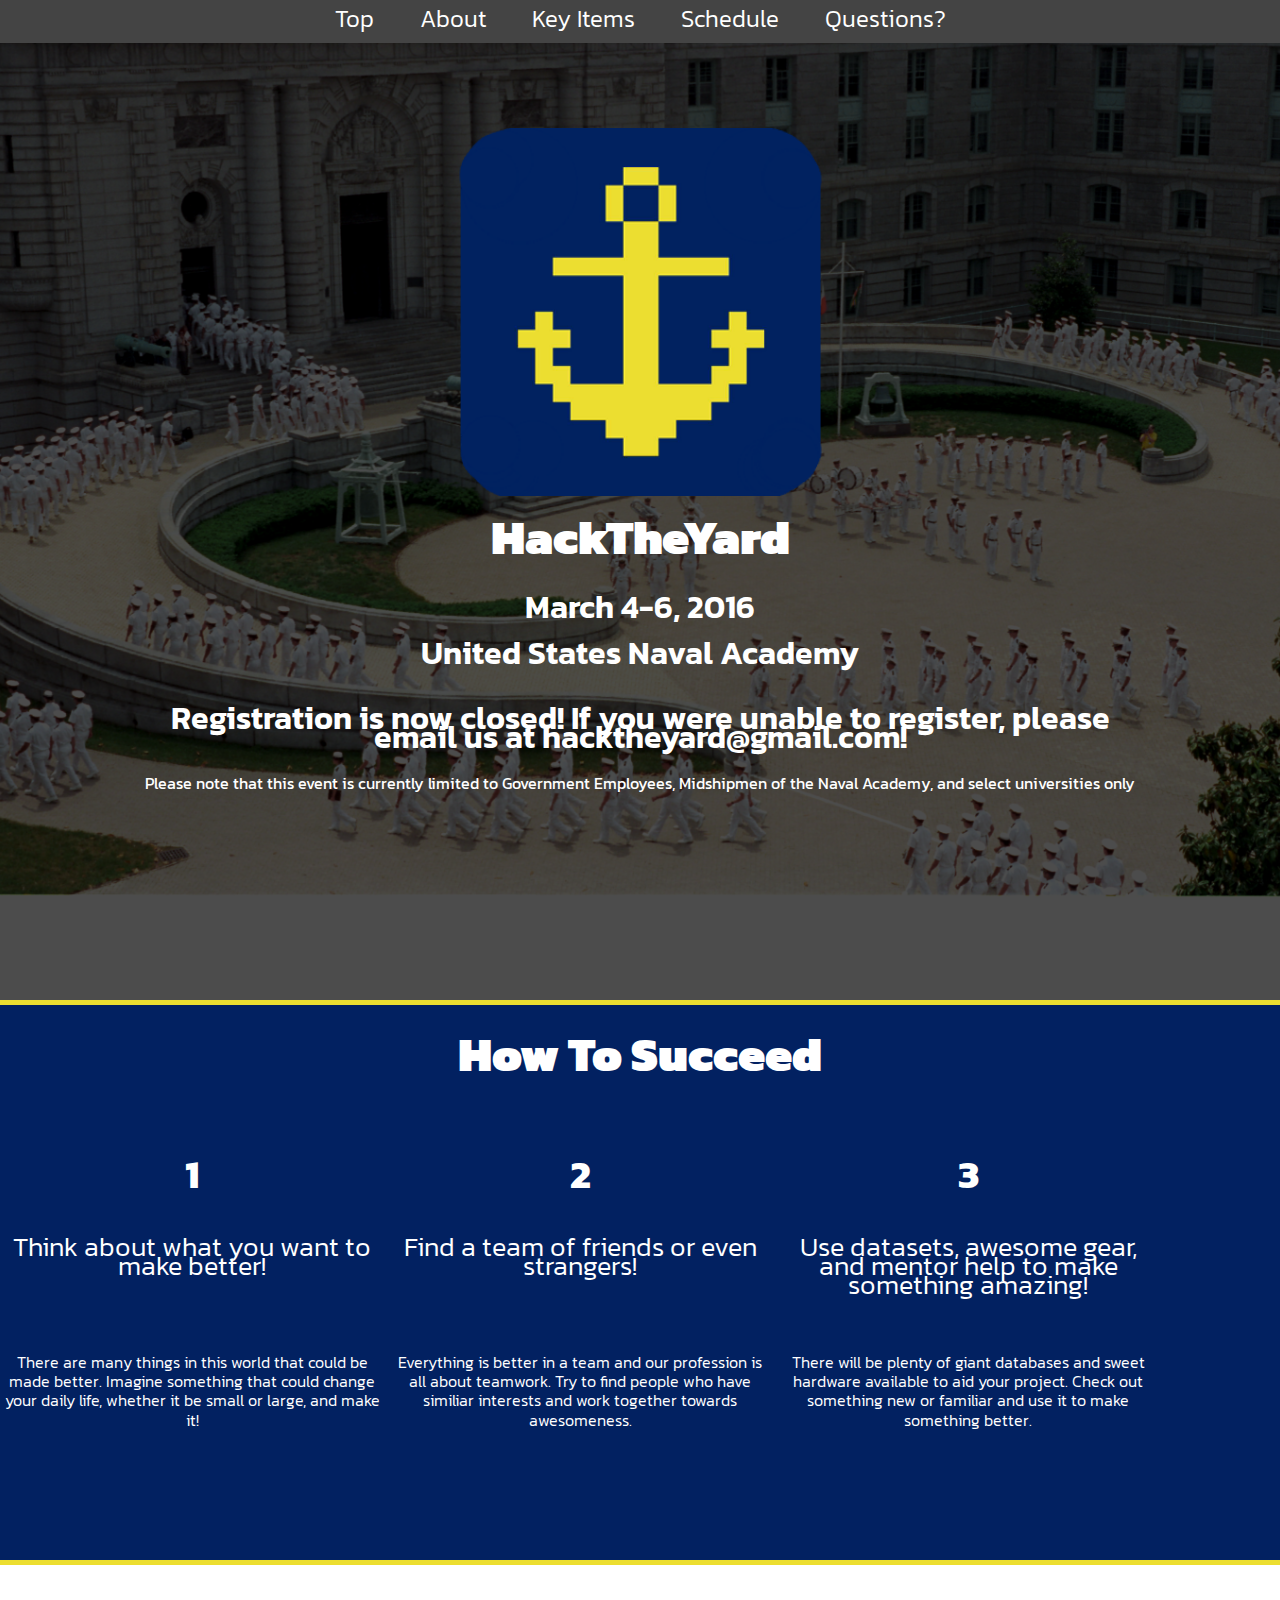
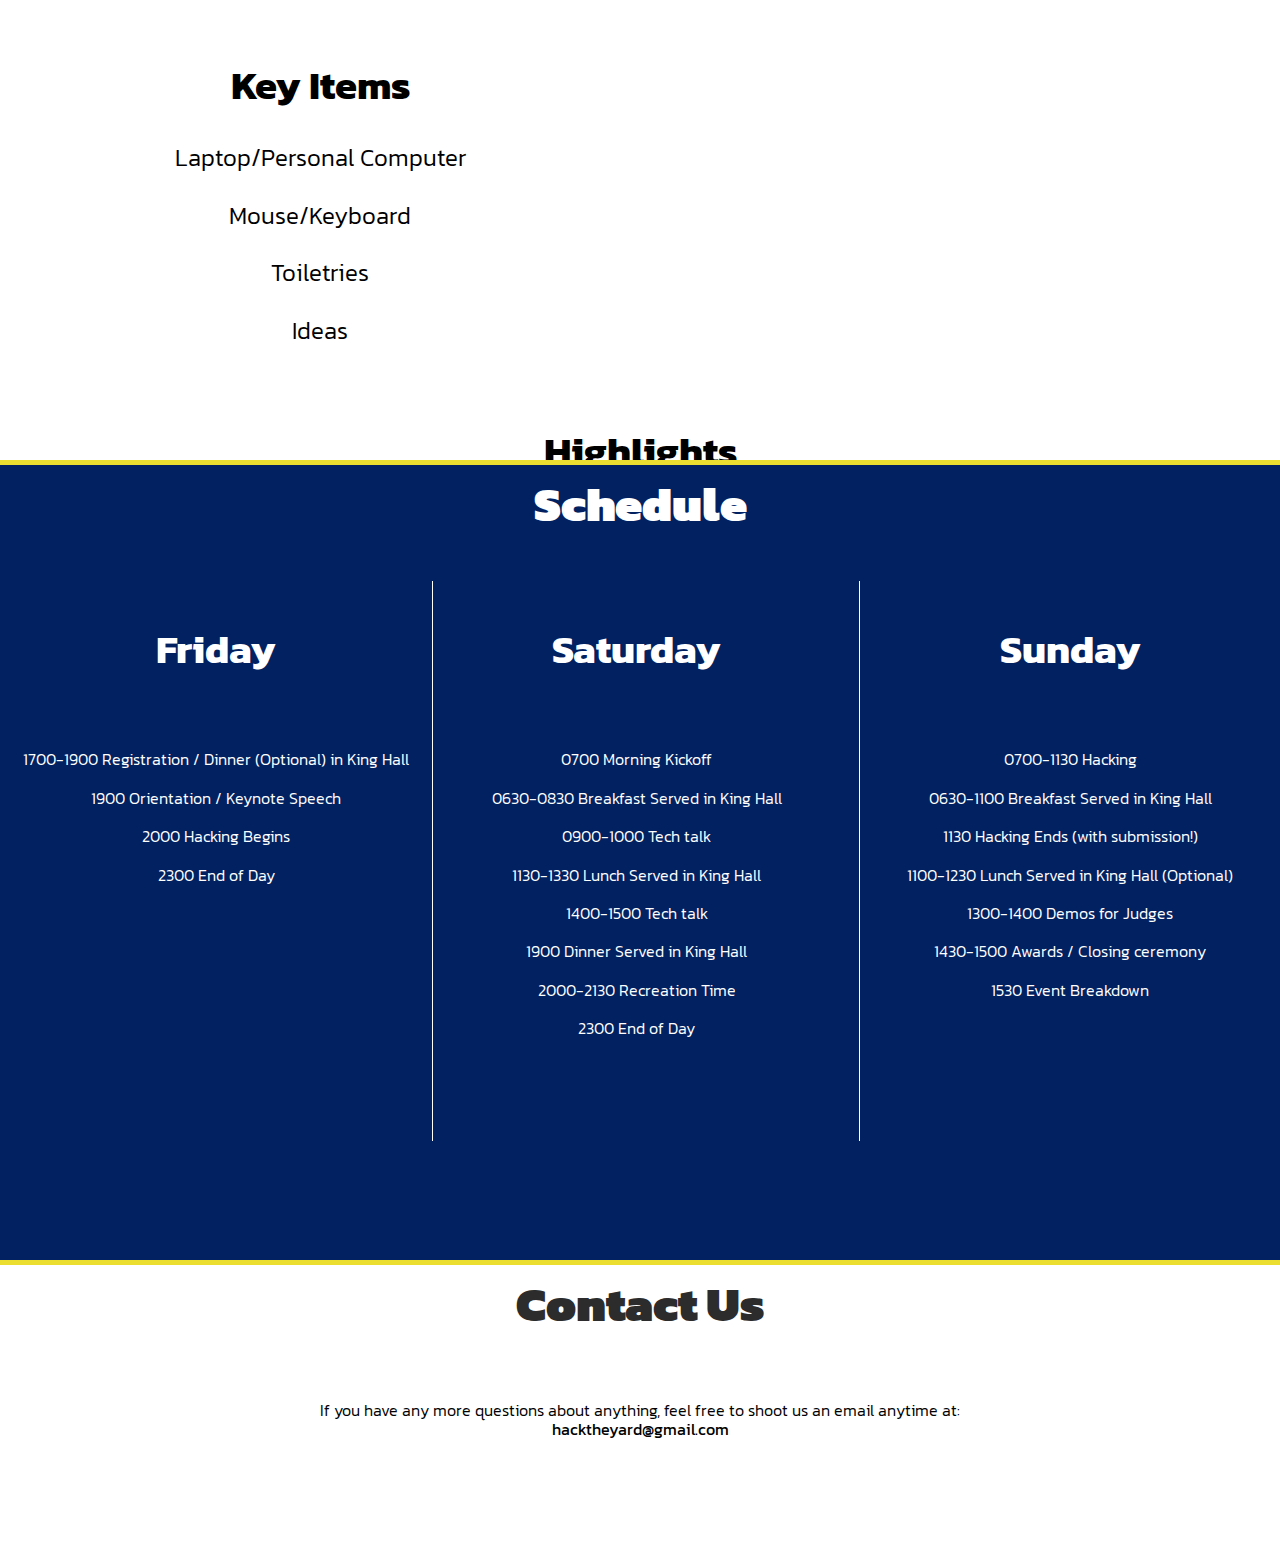
==== commit 6a13507a: "trying to fix" ====
--- a/index.html
+++ b/index.html
@@ -2,21 +2,20 @@
 	<head>
 		<title>HackTheYard 2k16</title>
 		<meta name="viewport" content="width=device-width, initial-scale=1.0">
-  
+
 		<link rel="shortcut icon" href="./favicon.ico" type="image/x-icon"/>
-	
+
 		<link href='https://fonts.googleapis.com/css?family=Kanit:400,600,700,500' rel='stylesheet' type='text/css'>
 		<link href="./css/current.css" media="all" rel="stylesheet" type="text/css" />
 		<link href="./css/hover.css" rel="stylesheet" media="all">
 		<link href="./css/font-awesome.css" rel="stylesheet" media="all">
-	<link rel="stylesheet" href="https://maxcdn.bootstrapcdn.com/font-awesome/4.5.0/css/font-awesome.min.css">
-
+		<!--<link rel="stylesheet" href="https://maxcdn.bootstrapcdn.com/font-awesome/4.5.0/css/font-awesome.min.css">
+-->
 		<script type="text/javascript" src="http://ajax.googleapis.com/ajax/libs/jquery/1.7.1/jquery.min.js"></script>
 		<script type="text/javascript" src="smoothscroll.js"></script>
 	</head>
 
 	<body>
-		
 		<!-- Start of nav bar -->
 		<ul class="nav">
 			<li><a href="#first"class ="smoothScroll">Top</a></li>
@@ -26,8 +25,8 @@
 			<li><a href="#fifth"class ="smoothScroll">Questions?</a></li>
 			<!--<li><a href="http://www.xkcd.com/"class ="smoothScroll">Fun</a></li>-->
 		</ul>
-		
-		
+
+
 		<!-- Start of the page -->
 		<div id ="first"></div>
 		<div class = "header">
@@ -39,26 +38,26 @@
 					<h2>March 4-6, 2016</h2>
 					<h2>United States Naval Academy</h2>
 					</br>
-					<button class="myButton" onclick="location.href ='https://hacktheyard.typeform.com/to/zpKjcd';" style="margin-left:-1%;">Register</button><br><br><br>
+					<!--<button class="myButton" onclick="location.href ='https://hacktheyard.typeform.com/to/zpKjcd';" style="margin-left:-1%;">Register</button><br><br><br>-->
+					<h2> Registration is now closed! If you were unable to register, please email us at hacktheyard@gmail.com! </h3>
 					<strong>Please note that this event is currently limited to Government Employees, Midshipmen of the Naval Academy, and select universities only</strong>
-					
+
 				</div>
 				<a href="#second" class="smoothScroll" >
 					<div class="front-chev hvr-pulse" >
-						
+
 						<h1><i class="fa fa-angle-double-down"></i></h1>
 					</div>
 				</a>
 		</div>
-	
+
 		<!-- Start of FAQ page -->
-
 		<div id="second" style="position:absolute;top:980px;"></div>
 		<div class = "second" id="faq" style="border-top:5px solid rgb(236,222,48)">
 			<div class="faq-container">
 				<h3>How To Succeed</h3>
 			</div>
-				
+
 
 			<div class ="succeed">
 				<div class="asdf1">
@@ -69,39 +68,37 @@
 						There are many things in this world that could be made better.
 						Imagine something that could change your daily life, whether it be small or large, and make it!
 					</span>
-				</div>		
-				
+				</div>
+
 				<div class="asdf2">
 					<h4>2</h4>
 					Find a team of friends or even strangers!
 					<br><br><br><br><br>
 					<span style="font-size:12pt">
 						Everything is better in a team and our profession is all about teamwork.
-						Try to find people who have similiar interests and work together towards awesomeness. 
+						Try to find people who have similiar interests and work together towards awesomeness.
 					</span>
 				</div>
+
 				<div class="asdf3">
 					<h4>3</h4>
 					Use datasets, awesome gear, and mentor help to make something amazing!
 					<br><br><br><br>
 					<span style="font-size:12pt">
 						There will be plenty of giant databases and sweet hardware available to aid your project.
-						Check out something new or familiar and use it to make something better. 
+						Check out something new or familiar and use it to make something better.
 					</span>
 				</div>
 			</div>
-		
 			<a href="#third" class="smoothScroll" >
-				<div class="front-chev hvr-pulse"  >		
+				<div class="front-chev hvr-pulse"  >
 					<h1><i class="fa fa-angle-double-down"></i></h1>
 				</div>
 			</a>
 
 		</div>
-	
-		
+
 		<!--End of FAQ page-->
-		<!--
 		<div class ="third1" id="third1"></div>
 		<div class = "third" id="third"style="border-top:5px solid rgb(236,222,48);text-align: center; color: rgb(44, 44, 44);">
 			<br>
@@ -113,7 +110,6 @@
 				Toiletries<br><br><br>
 				Ideas<br><br><br>
 			</div>
-
 			<div class="asdfgh2">
 				<h4>Highlights</h4>
 				Drone Racing<br><br>
@@ -126,9 +122,8 @@
 				<br><br>
 			</div>
 		</div>
-	-->
-		
-		<!--Start of team page
+
+		<!--Start of team page-->
 		<div class = "fourth" id="fourth"style="border-top:5px solid rgb(236,222,48)">
             <h3>Schedule</h3>
 			<br>
@@ -145,11 +140,11 @@
 				<br><br>
 				0700      Morning Kickoff<br><br>
 				0630-0830 Breakfast Served in King Hall<br><br>
-
+				<!--<strong>0830 Drone Racing<br><br></strong>-->
 				0900-1000 Tech talk<br><br>
 				1130-1330 Lunch Served in King Hall<br><br>
 				1400-1500 Tech talk<br><br>
-
+				<!--1500      Super Smash Bro's Tournament<br><br>-->
 				1900      Dinner Served in King Hall<br><br>
 				2000-2130 Recreation Time<br><br>
 				2300      End of Day
@@ -166,17 +161,15 @@
 				1530      Event Breakdown
 			</div>
 		</div>
-	-->
-		
+
 		<div class="fifth" id="fifth" style="border-top:5px solid rgb(236,222,48)">
 			<h3>Contact Us</h3>
 			<br><br>
 			If you have any more questions about anything, feel free to shoot us an email anytime at: <br/>
 			<strong>hacktheyard@gmail.com</strong><br><br>
 			<span style="font-size:10pt">
-		<br><br><br><br><br>00101110 01100011 01101111 01101101 00101111 01100011 01101000 01100001 01101100 01101100 01100101 01101110 01100111 01100101 01101101 01101111 01100100 01100101 00101110 01110100 01111000 01110100	
 			</span>
 		</div>
 		<!-- End of team page -->
 	</body>
-</html>+</html>
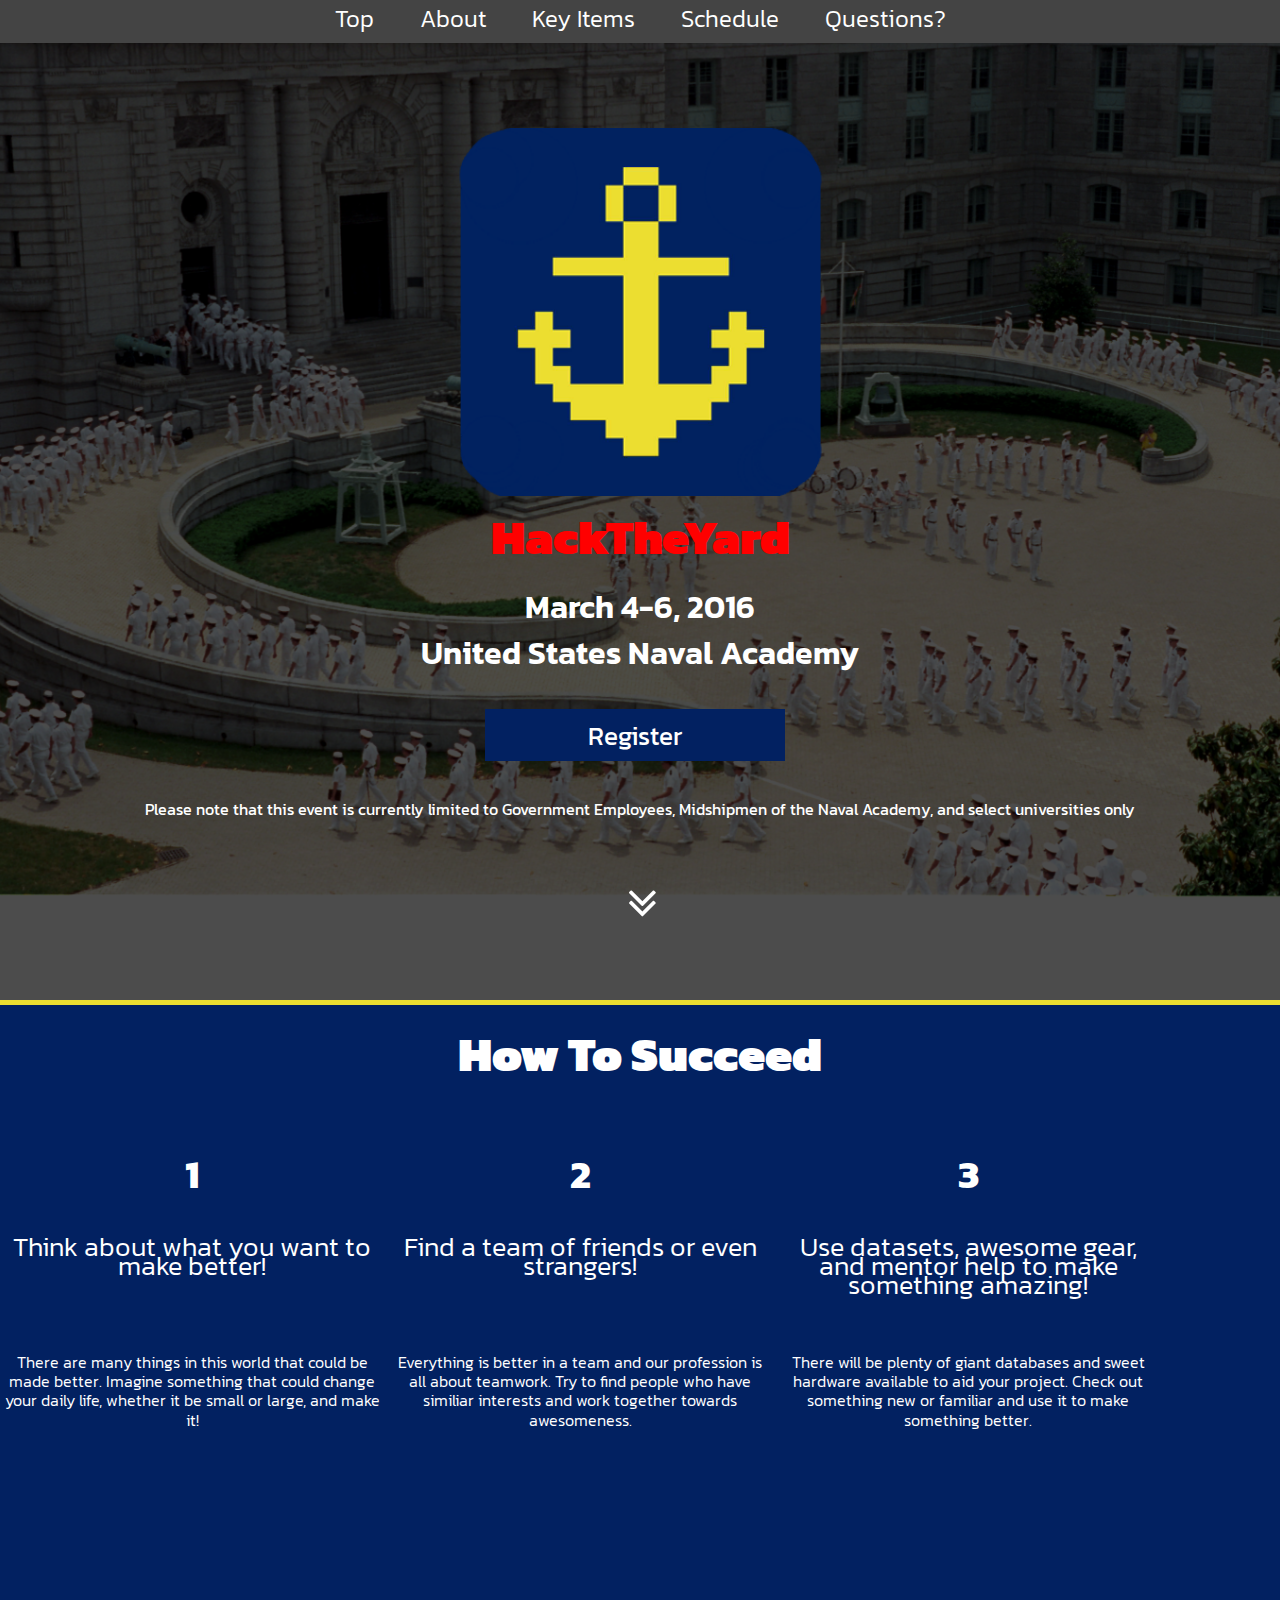
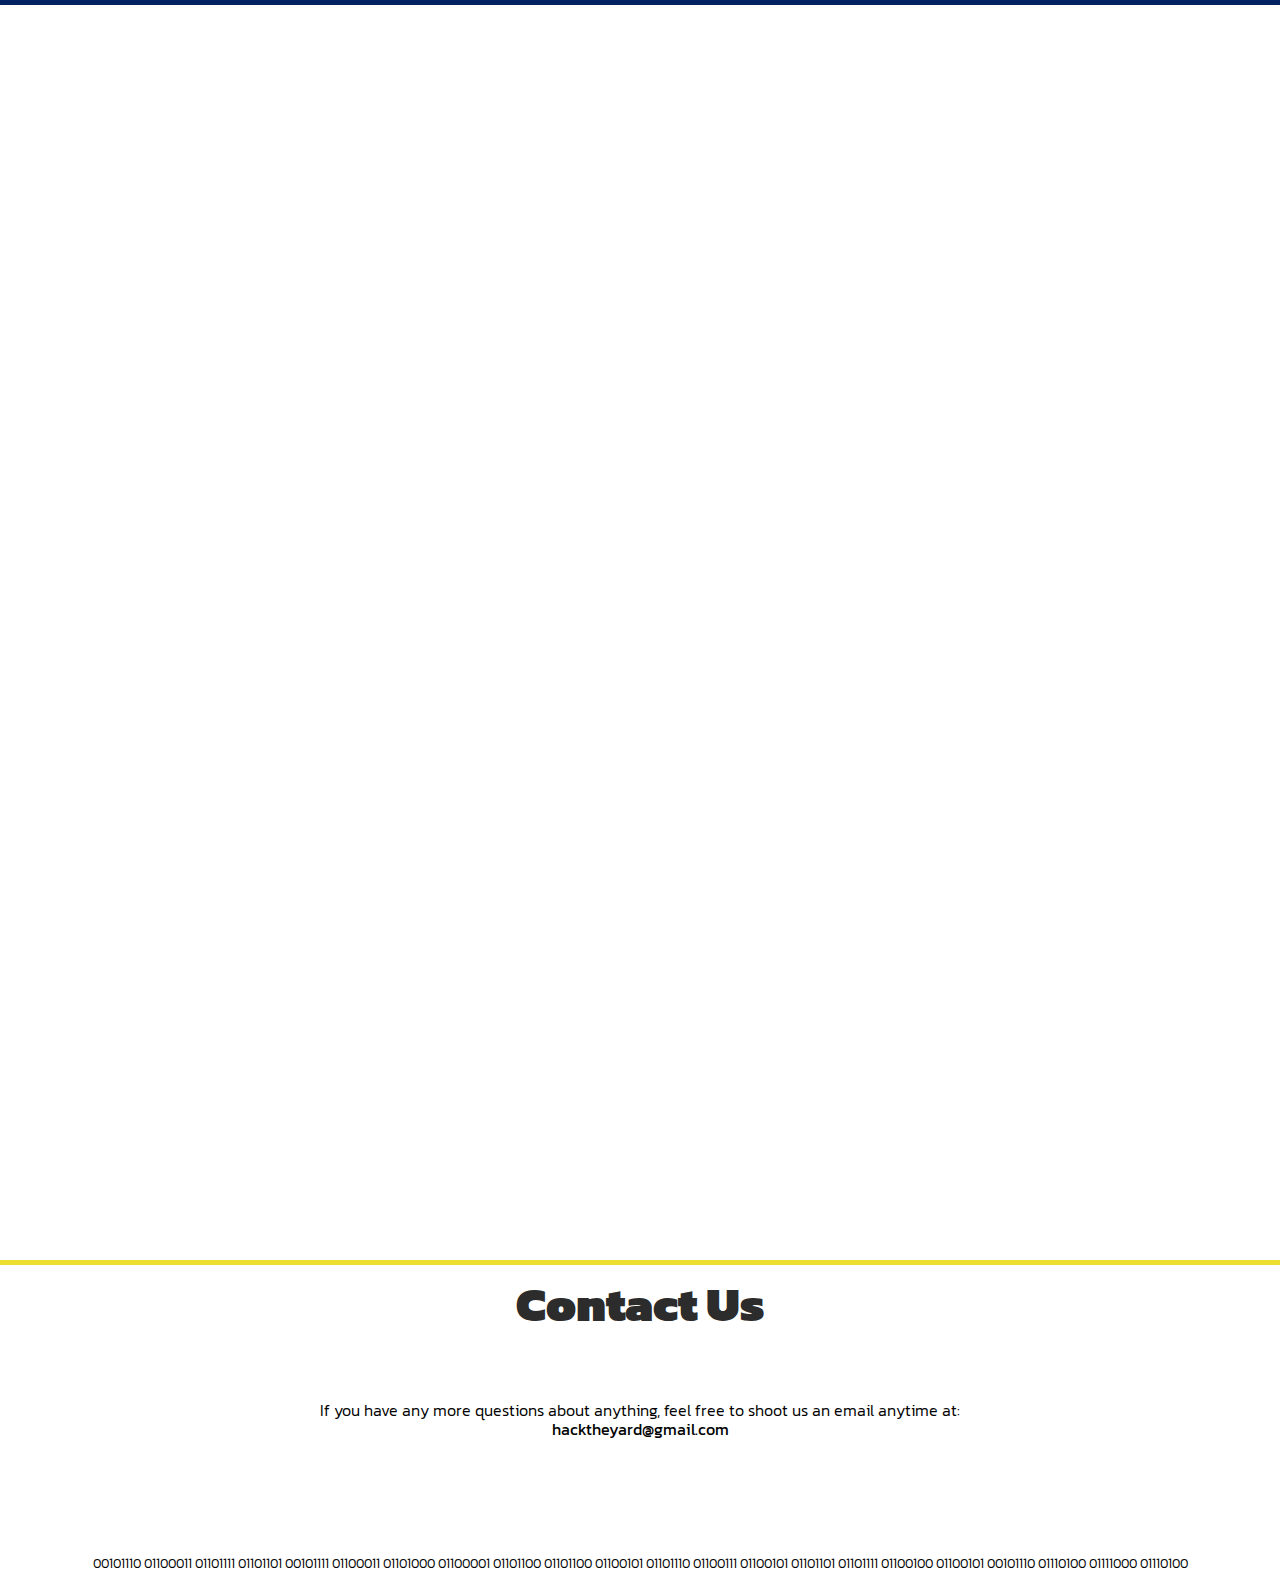
==== commit 6bc03bd5: "Merge pull request #50 from bpull/gh-pages" ====
--- a/index.html
+++ b/index.html
@@ -2,20 +2,21 @@
 	<head>
 		<title>HackTheYard 2k16</title>
 		<meta name="viewport" content="width=device-width, initial-scale=1.0">
-
+  
 		<link rel="shortcut icon" href="./favicon.ico" type="image/x-icon"/>
-
+	
 		<link href='https://fonts.googleapis.com/css?family=Kanit:400,600,700,500' rel='stylesheet' type='text/css'>
 		<link href="./css/current.css" media="all" rel="stylesheet" type="text/css" />
 		<link href="./css/hover.css" rel="stylesheet" media="all">
 		<link href="./css/font-awesome.css" rel="stylesheet" media="all">
-		<!--<link rel="stylesheet" href="https://maxcdn.bootstrapcdn.com/font-awesome/4.5.0/css/font-awesome.min.css">
--->
+	<link rel="stylesheet" href="https://maxcdn.bootstrapcdn.com/font-awesome/4.5.0/css/font-awesome.min.css">
+
 		<script type="text/javascript" src="http://ajax.googleapis.com/ajax/libs/jquery/1.7.1/jquery.min.js"></script>
 		<script type="text/javascript" src="smoothscroll.js"></script>
 	</head>
 
 	<body>
+		
 		<!-- Start of nav bar -->
 		<ul class="nav">
 			<li><a href="#first"class ="smoothScroll">Top</a></li>
@@ -25,8 +26,8 @@
 			<li><a href="#fifth"class ="smoothScroll">Questions?</a></li>
 			<!--<li><a href="http://www.xkcd.com/"class ="smoothScroll">Fun</a></li>-->
 		</ul>
-
-
+		
+		
 		<!-- Start of the page -->
 		<div id ="first"></div>
 		<div class = "header">
@@ -38,26 +39,26 @@
 					<h2>March 4-6, 2016</h2>
 					<h2>United States Naval Academy</h2>
 					</br>
-					<!--<button class="myButton" onclick="location.href ='https://hacktheyard.typeform.com/to/zpKjcd';" style="margin-left:-1%;">Register</button><br><br><br>-->
-					<h2> Registration is now closed! If you were unable to register, please email us at hacktheyard@gmail.com! </h3>
+					<button class="myButton" onclick="location.href ='https://hacktheyard.typeform.com/to/zpKjcd';" style="margin-left:-1%;">Register</button><br><br><br>
 					<strong>Please note that this event is currently limited to Government Employees, Midshipmen of the Naval Academy, and select universities only</strong>
-
+					
 				</div>
 				<a href="#second" class="smoothScroll" >
 					<div class="front-chev hvr-pulse" >
-
+						
 						<h1><i class="fa fa-angle-double-down"></i></h1>
 					</div>
 				</a>
 		</div>
+	
+		<!-- Start of FAQ page -->
 
-		<!-- Start of FAQ page -->
 		<div id="second" style="position:absolute;top:980px;"></div>
 		<div class = "second" id="faq" style="border-top:5px solid rgb(236,222,48)">
 			<div class="faq-container">
 				<h3>How To Succeed</h3>
 			</div>
-
+				
 
 			<div class ="succeed">
 				<div class="asdf1">
@@ -68,37 +69,39 @@
 						There are many things in this world that could be made better.
 						Imagine something that could change your daily life, whether it be small or large, and make it!
 					</span>
-				</div>
-
+				</div>		
+				
 				<div class="asdf2">
 					<h4>2</h4>
 					Find a team of friends or even strangers!
 					<br><br><br><br><br>
 					<span style="font-size:12pt">
 						Everything is better in a team and our profession is all about teamwork.
-						Try to find people who have similiar interests and work together towards awesomeness.
+						Try to find people who have similiar interests and work together towards awesomeness. 
 					</span>
 				</div>
-
 				<div class="asdf3">
 					<h4>3</h4>
 					Use datasets, awesome gear, and mentor help to make something amazing!
 					<br><br><br><br>
 					<span style="font-size:12pt">
 						There will be plenty of giant databases and sweet hardware available to aid your project.
-						Check out something new or familiar and use it to make something better.
+						Check out something new or familiar and use it to make something better. 
 					</span>
 				</div>
 			</div>
+		
 			<a href="#third" class="smoothScroll" >
-				<div class="front-chev hvr-pulse"  >
+				<div class="front-chev hvr-pulse"  >		
 					<h1><i class="fa fa-angle-double-down"></i></h1>
 				</div>
 			</a>
 
 		</div>
-
+	
+		
 		<!--End of FAQ page-->
+		<!--
 		<div class ="third1" id="third1"></div>
 		<div class = "third" id="third"style="border-top:5px solid rgb(236,222,48);text-align: center; color: rgb(44, 44, 44);">
 			<br>
@@ -110,6 +113,7 @@
 				Toiletries<br><br><br>
 				Ideas<br><br><br>
 			</div>
+
 			<div class="asdfgh2">
 				<h4>Highlights</h4>
 				Drone Racing<br><br>
@@ -122,8 +126,9 @@
 				<br><br>
 			</div>
 		</div>
-
-		<!--Start of team page-->
+	-->
+		
+		<!--Start of team page
 		<div class = "fourth" id="fourth"style="border-top:5px solid rgb(236,222,48)">
             <h3>Schedule</h3>
 			<br>
@@ -140,11 +145,11 @@
 				<br><br>
 				0700      Morning Kickoff<br><br>
 				0630-0830 Breakfast Served in King Hall<br><br>
-				<!--<strong>0830 Drone Racing<br><br></strong>-->
+
 				0900-1000 Tech talk<br><br>
 				1130-1330 Lunch Served in King Hall<br><br>
 				1400-1500 Tech talk<br><br>
-				<!--1500      Super Smash Bro's Tournament<br><br>-->
+
 				1900      Dinner Served in King Hall<br><br>
 				2000-2130 Recreation Time<br><br>
 				2300      End of Day
@@ -161,15 +166,17 @@
 				1530      Event Breakdown
 			</div>
 		</div>
-
+	-->
+		
 		<div class="fifth" id="fifth" style="border-top:5px solid rgb(236,222,48)">
 			<h3>Contact Us</h3>
 			<br><br>
 			If you have any more questions about anything, feel free to shoot us an email anytime at: <br/>
 			<strong>hacktheyard@gmail.com</strong><br><br>
 			<span style="font-size:10pt">
+		<br><br><br><br><br>00101110 01100011 01101111 01101101 00101111 01100011 01101000 01100001 01101100 01101100 01100101 01101110 01100111 01100101 01101101 01101111 01100100 01100101 00101110 01110100 01111000 01110100	
 			</span>
 		</div>
 		<!-- End of team page -->
 	</body>
-</html>
+</html>--- a/css/current.css
+++ b/css/current.css
@@ -162,6 +162,7 @@
 .front-container h1
 {
 	font-weight:900;
+	color: red;
 	font-size:300%;
 }
 
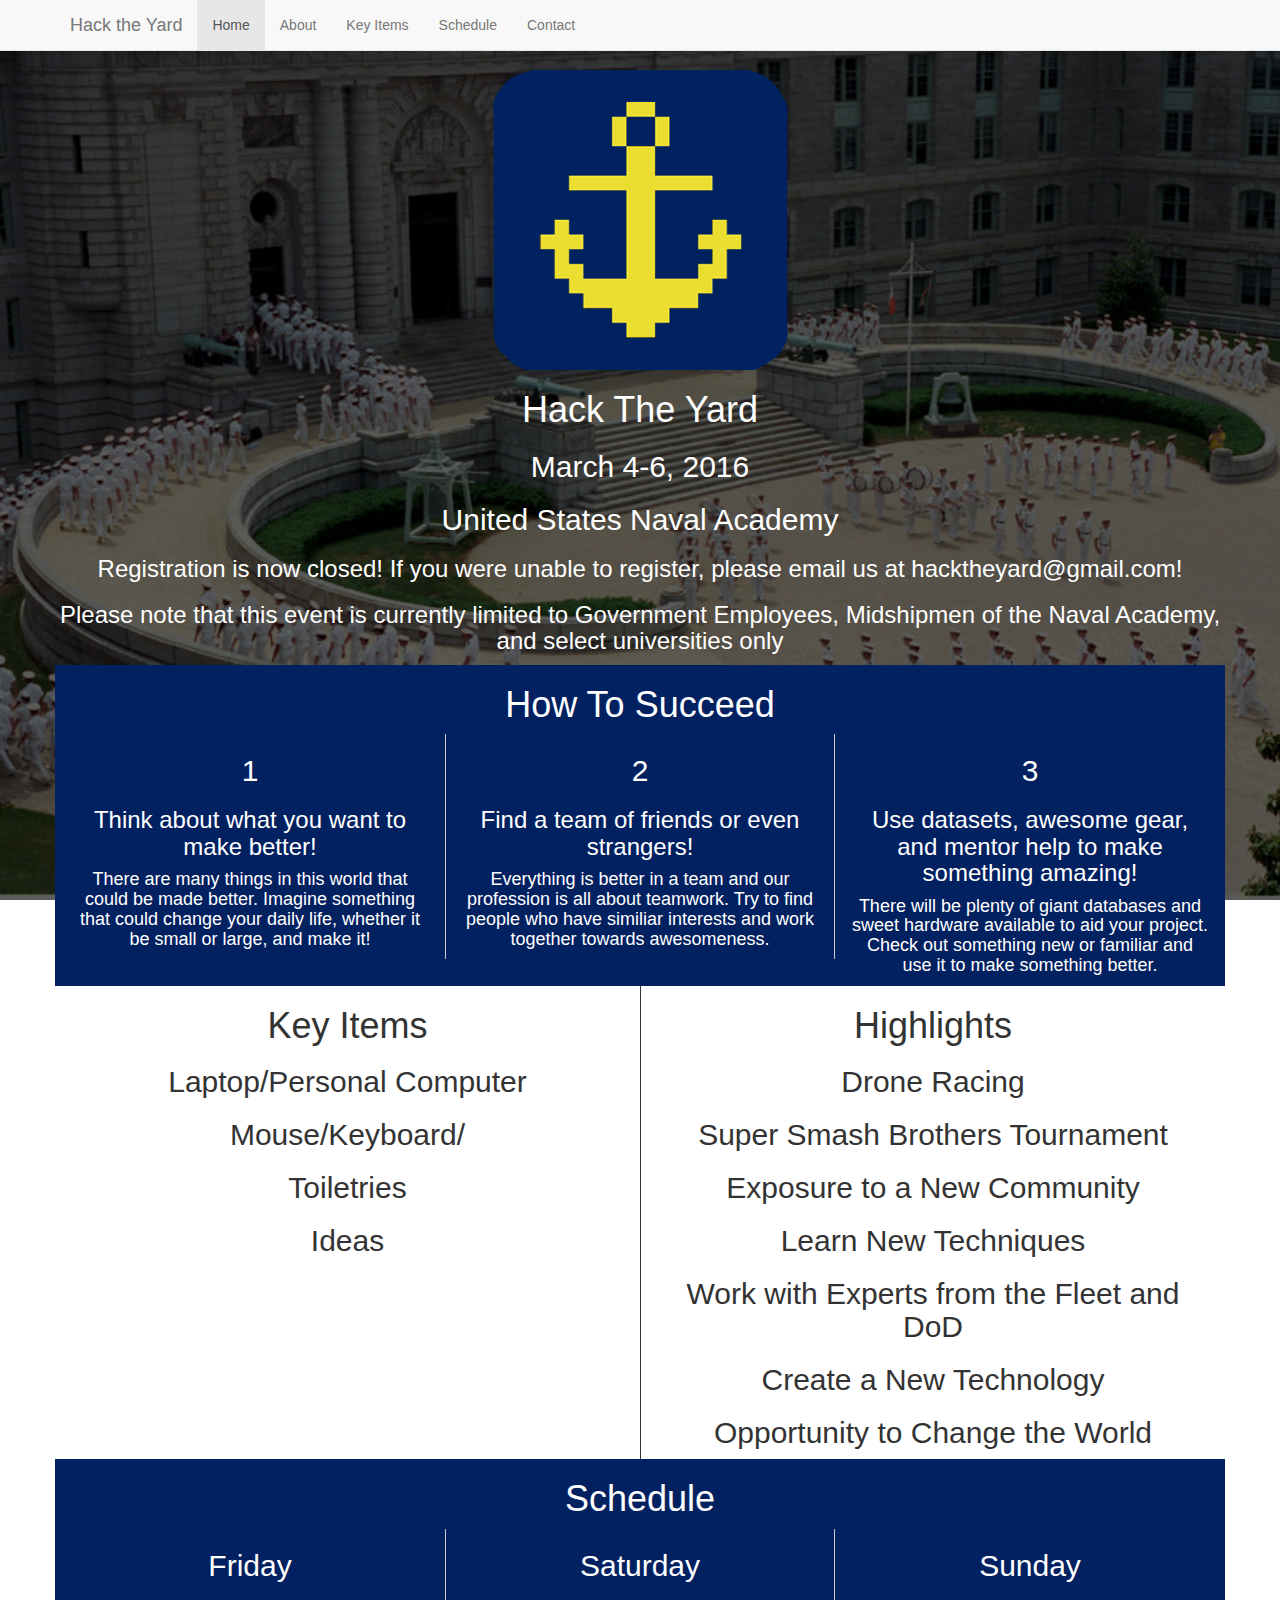
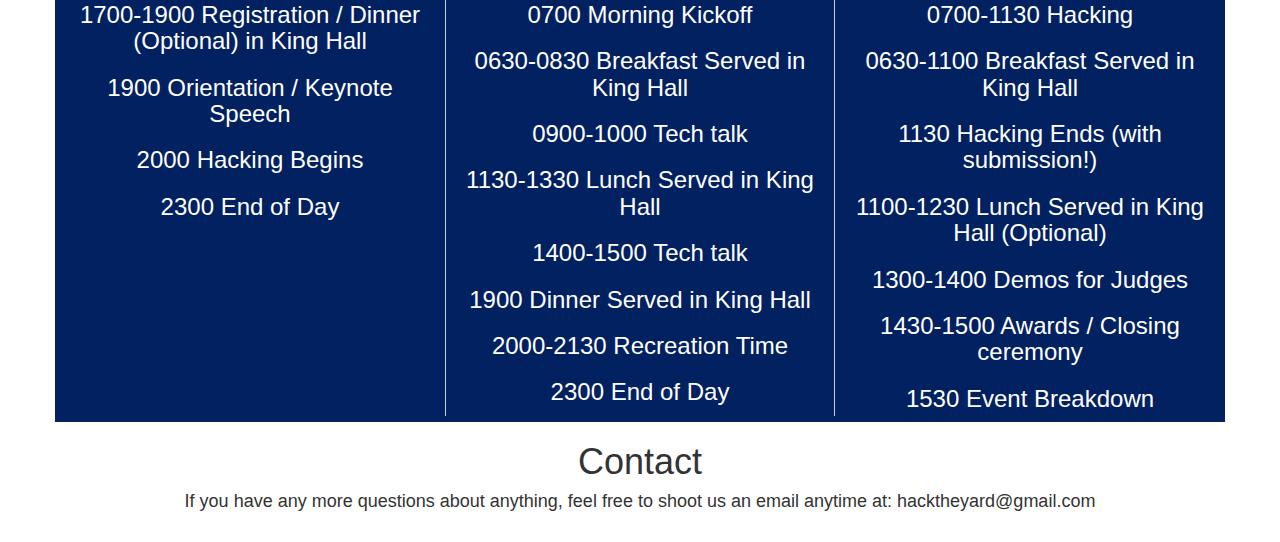
==== commit 19106db2: "done" ====
--- a/index.html
+++ b/index.html
@@ -1,182 +1,117 @@
-<html>
-	<head>
-		<title>HackTheYard 2k16</title>
-		<meta name="viewport" content="width=device-width, initial-scale=1.0">
-  
-		<link rel="shortcut icon" href="./favicon.ico" type="image/x-icon"/>
-	
-		<link href='https://fonts.googleapis.com/css?family=Kanit:400,600,700,500' rel='stylesheet' type='text/css'>
-		<link href="./css/current.css" media="all" rel="stylesheet" type="text/css" />
-		<link href="./css/hover.css" rel="stylesheet" media="all">
-		<link href="./css/font-awesome.css" rel="stylesheet" media="all">
-	<link rel="stylesheet" href="https://maxcdn.bootstrapcdn.com/font-awesome/4.5.0/css/font-awesome.min.css">
 
-		<script type="text/javascript" src="http://ajax.googleapis.com/ajax/libs/jquery/1.7.1/jquery.min.js"></script>
-		<script type="text/javascript" src="smoothscroll.js"></script>
-	</head>
+<!DOCTYPE html>
+<html lang="en">
+  <head>
+    <meta charset="utf-8">
+    <meta http-equiv="X-UA-Compatible" content="IE=edge">
+    <meta name="viewport" content="width=device-width, initial-scale=1">
+    <!-- The above 3 meta tags *must* come first in the head; any other head content must come *after* these tags -->
+    <title>Hack the Yard</title>
+    <!-- Bootstrap core CSS -->
+    <link href="css/bootstrap.min.css" rel="stylesheet">
+    <!-- Custom styles for this template -->
+    <link href="css/style.css" rel="stylesheet">
 
-	<body>
-		
-		<!-- Start of nav bar -->
-		<ul class="nav">
-			<li><a href="#first"class ="smoothScroll">Top</a></li>
-			<li><a href="#second"class ="smoothScroll">About</a></li>
-			<li><a href="#third1"class ="smoothScroll">Key Items</a></li>
-			<li><a href="#fourth"class ="smoothScroll">Schedule</a></li>
-			<li><a href="#fifth"class ="smoothScroll">Questions?</a></li>
-			<!--<li><a href="http://www.xkcd.com/"class ="smoothScroll">Fun</a></li>-->
-		</ul>
-		
-		
-		<!-- Start of the page -->
-		<div id ="first"></div>
-		<div class = "header">
-			<div class ="overlay" >
-				<div class="front-container">
-					<img src="pics/Untitled.png" style="max-width: 100%;height: 35%;display: block;margin:auto;"/>
-					<h1>HackTheYard</h1>
-					</br>
-					<h2>March 4-6, 2016</h2>
-					<h2>United States Naval Academy</h2>
-					</br>
-					<button class="myButton" onclick="location.href ='https://hacktheyard.typeform.com/to/zpKjcd';" style="margin-left:-1%;">Register</button><br><br><br>
-					<strong>Please note that this event is currently limited to Government Employees, Midshipmen of the Naval Academy, and select universities only</strong>
-					
-				</div>
-				<a href="#second" class="smoothScroll" >
-					<div class="front-chev hvr-pulse" >
-						
-						<h1><i class="fa fa-angle-double-down"></i></h1>
-					</div>
-				</a>
-		</div>
-	
-		<!-- Start of FAQ page -->
+    <script src="js/jquery-2.2.1.min.js"></script>
+    <script src="js/bootstrap.min.js"></script>
 
-		<div id="second" style="position:absolute;top:980px;"></div>
-		<div class = "second" id="faq" style="border-top:5px solid rgb(236,222,48)">
-			<div class="faq-container">
-				<h3>How To Succeed</h3>
-			</div>
-				
+  </head>
 
-			<div class ="succeed">
-				<div class="asdf1">
-					<h4>1</h4>
-					Think about what you want to make better!
-					<br><br><br><br><br>
-					<span style="font-size:12pt">
-						There are many things in this world that could be made better.
-						Imagine something that could change your daily life, whether it be small or large, and make it!
-					</span>
-				</div>		
-				
-				<div class="asdf2">
-					<h4>2</h4>
-					Find a team of friends or even strangers!
-					<br><br><br><br><br>
-					<span style="font-size:12pt">
-						Everything is better in a team and our profession is all about teamwork.
-						Try to find people who have similiar interests and work together towards awesomeness. 
-					</span>
-				</div>
-				<div class="asdf3">
-					<h4>3</h4>
-					Use datasets, awesome gear, and mentor help to make something amazing!
-					<br><br><br><br>
-					<span style="font-size:12pt">
-						There will be plenty of giant databases and sweet hardware available to aid your project.
-						Check out something new or familiar and use it to make something better. 
-					</span>
-				</div>
-			</div>
-		
-			<a href="#third" class="smoothScroll" >
-				<div class="front-chev hvr-pulse"  >		
-					<h1><i class="fa fa-angle-double-down"></i></h1>
-				</div>
-			</a>
+  <body>
 
-		</div>
-	
-		
-		<!--End of FAQ page-->
-		<!--
-		<div class ="third1" id="third1"></div>
-		<div class = "third" id="third"style="border-top:5px solid rgb(236,222,48);text-align: center; color: rgb(44, 44, 44);">
-			<br>
-			<div class="asdfgh1">
-				<br><br>
-			<h4>Key Items</h4>
-			Laptop/Personal Computer<br><br><br>
-				Mouse/Keyboard<br><br><br>
-				Toiletries<br><br><br>
-				Ideas<br><br><br>
-			</div>
+    <!-- Fixed navbar -->
+    <nav class="navbar navbar-default navbar-fixed-top">
+      <div class="container">
+        <div class="navbar-header">
+          <button type="button" class="navbar-toggle collapsed" data-toggle="collapse" data-target="#navbar" aria-expanded="false" aria-controls="navbar">
+            <span class="sr-only">Toggle navigation</span>
+            <span class="icon-bar"></span>
+            <span class="icon-bar"></span>
+            <span class="icon-bar"></span>
+          </button>
+          <a class="navbar-brand" href="#">Hack the Yard</a>
+        </div>
+        <div id="navbar" class="navbar-collapse collapse">
+          <ul class="nav navbar-nav">
+            <li class="active"><a href="#home">Home</a></li>
+            <li><a href="#about">About</a></li>
+            <li><a href="#keyItems">Key Items</a></li>
+            <li><a href="#schedule">Schedule</a></li>
+            <li><a href="#contact">Contact</a></li>
+          </ul>
+        </div><!--/.nav-collapse -->
+      </div>
+    </nav>
 
-			<div class="asdfgh2">
-				<h4>Highlights</h4>
-				Drone Racing<br><br>
-				Super Smash Brothers Tournament<br><br>
-				Exposure to a New Community<br><br>
-				Learn New Techniques<br><br>
-				Work with Experts from the Fleet and DoD<br><br>
-				Create a New Technology<br><br>
-				Opportunity to Change the World<br><br>
-				<br><br>
-			</div>
-		</div>
-	-->
-		
-		<!--Start of team page
-		<div class = "fourth" id="fourth"style="border-top:5px solid rgb(236,222,48)">
-            <h3>Schedule</h3>
-			<br>
-			<div class="asdfg1" style="font-size: 12pt">
-				<h4>Friday</h4>
-				<br><br>
-				 1700-1900 Registration / Dinner (Optional) in King Hall<br><br>
-		         1900      Orientation / Keynote Speech<br><br>
-		         2000      Hacking Begins<br><br>
-				 2300      End of Day<br><br>
-			</div>
-			<div class="asdfg2"style="font-size: 12pt">
-				<h4>Saturday</h4>
-				<br><br>
-				0700      Morning Kickoff<br><br>
-				0630-0830 Breakfast Served in King Hall<br><br>
-
-				0900-1000 Tech talk<br><br>
-				1130-1330 Lunch Served in King Hall<br><br>
-				1400-1500 Tech talk<br><br>
-
-				1900      Dinner Served in King Hall<br><br>
-				2000-2130 Recreation Time<br><br>
-				2300      End of Day
-			</div>
-			<div class="asdfg3"style="font-size: 12pt">
-				<h4>Sunday</h4>
-				<br><br>
-				0700-1130 Hacking<br><br>
-				0630-1100 Breakfast Served in King Hall<br><br>
-				1130	  Hacking Ends (with submission!)<br><br>
-				1100-1230 Lunch Served in King Hall (Optional)<br><br>
-				1300-1400 Demos for Judges<br><br>
-				1430-1500 Awards / Closing ceremony<br><br>
-				1530      Event Breakdown
-			</div>
-		</div>
-	-->
-		
-		<div class="fifth" id="fifth" style="border-top:5px solid rgb(236,222,48)">
-			<h3>Contact Us</h3>
-			<br><br>
-			If you have any more questions about anything, feel free to shoot us an email anytime at: <br/>
-			<strong>hacktheyard@gmail.com</strong><br><br>
-			<span style="font-size:10pt">
-		<br><br><br><br><br>00101110 01100011 01101111 01101101 00101111 01100011 01101000 01100001 01101100 01101100 01100101 01101110 01100111 01100101 01101101 01101111 01100100 01100101 00101110 01110100 01111000 01110100	
-			</span>
-		</div>
-		<!-- End of team page -->
-	</body>
-</html>+    <div class="container">
+      <div class="row" id="home" style="text-align:center; color:#FFFFFF">
+        <div id="logo"></div>
+        <h1>Hack The Yard</h1>
+        <h2>March 4-6, 2016</h2>
+        <h2>United States Naval Academy</h2>
+        <h3>Registration is now closed! If you were unable to register, please email us at hacktheyard@gmail.com!</h3>
+        <h3>Please note that this event is currently limited to Government Employees, Midshipmen of the Naval Academy, and select universities only</h3>
+      </div>
+      <div class="row" id="about" style="background-color:#022161;text-align:center;color:#FFFFFF">
+        <h1>How To Succeed</h1>
+        <div class="col-sm-4" style="text-align:center"><h2>1</h2><h3>Think about what you want to make better!</h3><h4>There are many things in this world that could be made better. Imagine something that could change your daily life, whether it be small or large, and make it!</h4></div>
+        <div class="col-sm-4" style="text-align:center;padding-left:15px; border-left: 1px solid #ccc; padding-right:15px; border-right: 1px solid #ccc;"><h2>2</h2><h3>Find a team of friends or even strangers! </h3><h4>Everything is better in a team and our profession is all about teamwork. Try to find people who have similiar interests and work together towards awesomeness.</h4></div>
+        <div class="col-sm-4" style="text-align:center"><h2>3</h2><h3>Use datasets, awesome gear, and mentor help to make something amazing!</h3><h4>There will be plenty of giant databases and sweet hardware available to aid your project. Check out something new or familiar and use it to make something better.</h4></div>
+      </div>
+      <div class="row" id="keyItems" style="background-color:#FFFFFF">
+        <div class="col-sm-6" style="text-align:center;">
+          <h1>Key Items</h1>
+          <h2>Laptop/Personal Computer</h2>
+          <h2>Mouse/Keyboard/<h2>
+          <h2>Toiletries</h2>
+          <h2>Ideas</h2>
+        </div>
+        <div class="col-sm-6" style="text-align:center;padding-left:15px; border-left: 1px solid #333;">
+          <h1>Highlights</h1>
+          <h2>Drone Racing</h2>
+          <h2>Super Smash Brothers Tournament</h2>
+          <h2>Exposure to a New Community</h2>
+          <h2>Learn New Techniques</h2>
+          <h2>Work with Experts from the Fleet and DoD</h2>
+          <h2>Create a New Technology</h2>
+          <h2>Opportunity to Change the World</h2>
+        </div>
+      </div>
+      <div class="row" id="schedule" style="background-color:#022161;text-align:center;color:#FFFFFF">
+        <h1>Schedule</h1>
+        <div class="col-sm-4">
+          <h2>Friday</h2>
+          <h3>1700-1900 Registration / Dinner (Optional) in King Hall</h3>
+          <h3>1900 Orientation / Keynote Speech</h3>
+          <h3>2000 Hacking Begins</h3>
+          <h3>2300 End of Day</h3>
+        </div>
+        <div class="col-sm-4" style="padding-left:15px; border-left: 1px solid #ccc; padding-right:15px; border-right: 1px solid #ccc;">
+          <h2>Saturday</h2>
+          <h3>0700 Morning Kickoff</h3>
+          <h3>0630-0830 Breakfast Served in King Hall</h3>
+          <h3>0900-1000 Tech talk</h3>
+          <h3>1130-1330 Lunch Served in King Hall</h3>
+          <h3>1400-1500 Tech talk</h3>
+          <h3>1900 Dinner Served in King Hall</h3>
+          <h3>2000-2130 Recreation Time</h3>
+          <h3>2300 End of Day</h3>
+        </div>
+        <div class="col-sm-4">
+          <h2>Sunday</h2>
+          <h3>0700-1130 Hacking</h3>
+          <h3>0630-1100 Breakfast Served in King Hall</h3>
+          <h3>1130  Hacking Ends (with submission!)</h3>
+          <h3>1100-1230 Lunch Served in King Hall (Optional)</h3>
+          <h3>1300-1400 Demos for Judges</h3>
+          <h3>1430-1500 Awards / Closing ceremony</h3>
+          <h3>1530 Event Breakdown</h3>
+        </div>
+      </div>
+      <div class="row" id="contact" style="text-align:center; background-color:#FFFFFF">
+        <h1>Contact</h1>
+        <h4>If you have any more questions about anything, feel free to shoot us an email anytime at: hacktheyard@gmail.com</h4>
+        <br/>
+      </div>
+  </body>
+</html>
--- a/css/style.css
+++ b/css/style.css
@@ -0,0 +1,17 @@
+body {
+  min-height: 2000px;
+  padding-top: 70px;
+  background-image: url('../img/formation-background.jpg');
+  background-repeat: no-repeat;
+  background-attachment: fixed;
+  background-size: cover;
+}
+
+#logo {
+	background-image: url('../img/hty-logo.png');
+	width: 300px;
+	height: 300px;
+	background-size: cover;
+	margin-right: auto;
+	margin-left: auto;
+}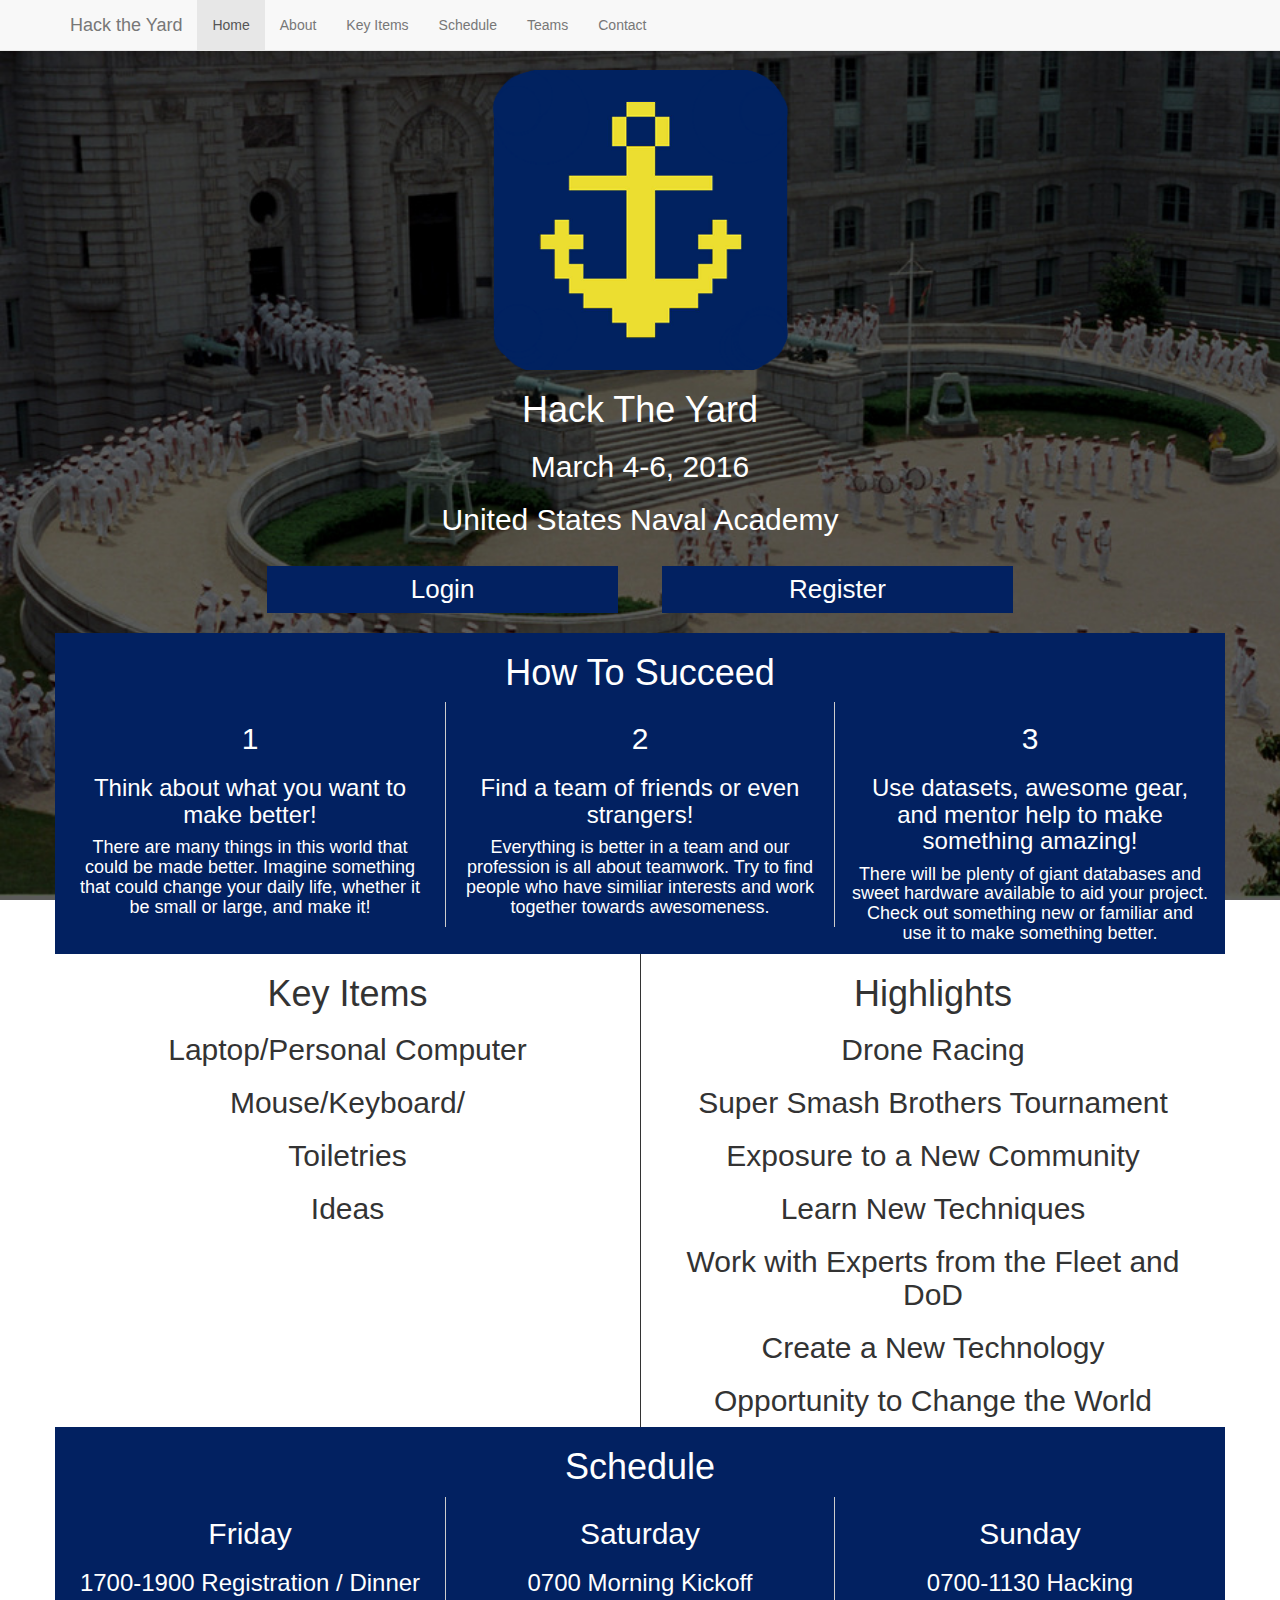
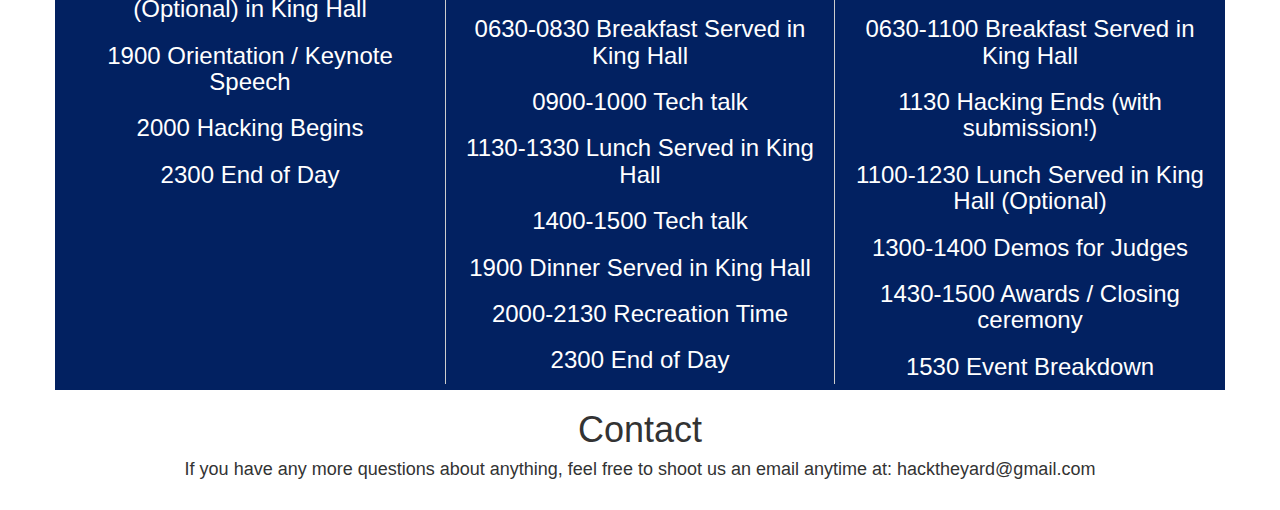
==== commit 850ae73a: "login buttons" ====
--- a/index.html
+++ b/index.html
@@ -37,6 +37,7 @@
             <li><a href="#about">About</a></li>
             <li><a href="#keyItems">Key Items</a></li>
             <li><a href="#schedule">Schedule</a></li>
+            <li><a href="">Teams</a></li>
             <li><a href="#contact">Contact</a></li>
           </ul>
         </div><!--/.nav-collapse -->
@@ -49,8 +50,10 @@
         <h1>Hack The Yard</h1>
         <h2>March 4-6, 2016</h2>
         <h2>United States Naval Academy</h2>
-        <h3>Registration is now closed! If you were unable to register, please email us at hacktheyard@gmail.com!</h3>
-        <h3>Please note that this event is currently limited to Government Employees, Midshipmen of the Naval Academy, and select universities only</h3>
+        
+        <button class="myButton" onclick="showLogin()">Login</button>
+        <button class="myButton" onclick="show()">Register</button>
+
       </div>
       <div class="row" id="about" style="background-color:#022161;text-align:center;color:#FFFFFF">
         <h1>How To Succeed</h1>
@@ -113,5 +116,66 @@
         <h4>If you have any more questions about anything, feel free to shoot us an email anytime at: hacktheyard@gmail.com</h4>
         <br/>
       </div>
+      <div id="loginBox">
+        <!--login divs -->
+     <div id="innerLogin">
+      </br>
+      <span style="color:white;padding;">Please Login Using Your</span>
+      <span style="color:white;padding">Email and Password</span>
+            <div id="align" >
+             <form action="pass_check.php" method="POST">
+              Email <input type="text" name="id"></br></br>
+              Password <input type="password" name="pwd"></br></br>
+              <input type="submit" value="Submit">
+              <input type ="button" value="Cancel" onclick="hideLogin()">
+             </form>
+      </div>
+           </div>
+    </div>
+    <div id="registerBox">
+       </br></br></br></br>
+       </br></br></br></br>
+       </br></br></br></br>
+     <div id="innerLogin2">
+      </br>
+       <h3 style="color:white;padding;">Please Register Below</h3>
+       <div id="align2" style="align:right; margin-right:10%;">
+       <form action="register.php" method="POST"> 
+      First Name* <input type="text" name="First"></br></br>
+      Last Name* <input type="text" name="Last"></br></br>
+      Major <input type="text" name="Major"></br></br>
+      Age <input type="text" name="Age"></br></br>
+      Email* <input type="text" name="Email"></br></br>
+      Phone <input type="text" name="Phone"></br></br>
+      Interesting Fact <input type="text" name="Fact"></br></br>
+      Password* <input type="password" name="Pass"></br></br>
+      Password Again* <input type="password" name="Pass2"></br>
+      <input type="submit" value="Submit" style="margin:5px;">
+      <input type="button" value="Cancel" onclick="hideRegister()">
+    </form>
+     </div>
+    </div>
+    </div>
+    <script>
+      function showLogin()
+      {
+      $("#loginBox").show();
+      }
+      function hideLogin()
+                 {
+                  $("#loginBox").hide();
+                 }
+      function show()
+      {
+      $("#registerBox").show();
+      }
+      function hideRegister()
+      {
+      $("#registerBox").hide();
+       }
+       hideLogin();
+       hideRegister();
+      </script>
+
   </body>
 </html>
--- a/css/style.css
+++ b/css/style.css
@@ -14,4 +14,89 @@
 	background-size: cover;
 	margin-right: auto;
 	margin-left: auto;
+}
+
+#loginBox
+{
+ background-color: rgba(0, 0, 0, 0.7);
+ position: fixed;
+ width:100%;
+ height:100%;
+ top:0%;
+ left:0%;
+ display: none;
+ text-align:center;
+ vertical-align:middle;
+}
+#align
+{
+ position:relative;
+ top:20%;
+ left:-20%;
+ text-align: right;
+}
+
+#innerLogin 
+{
+ background-color: #022161;
+ color: white;
+ width: 50%;
+ height: 33%;
+ position: fixed;
+ top:25%;
+ left:25%;
+ border:5px #EDE776 solid;
+ border-radius: 15px;
+ text-align: center;
+ background-color: #022161;
+ color: white;
+}
+
+#registerBox
+{
+ background-color: rgba(0, 0, 0, 0.7);
+ position: fixed;
+ width:100%;
+ height:150%;
+ top:-15%;
+ left:0%;
+ display: none;
+}
+
+#innerLogin2
+{
+ border: 5px #EDE776 solid;
+ border-radius: 15px;
+ width: 800px;
+ height:510px;
+ top:400px;
+ margin-right:auto;
+ margin-left:auto;
+ background-color: #022161;
+ color: white;
+ text-align: center;
+}
+#align2
+{
+ position:relative;
+ top:0%;
+ left:-20%;
+ text-align: right;
+}
+.myButton {
+	background-color: #022161;
+    border-radius: 0px;
+    border: 0px solid #ffffff;
+    display: inline-block;
+    cursor: pointer;
+    color: #ffffff;
+    font-size: 26px;
+    width: 30%;
+    height: 5%;
+    text-decoration: none;
+    padding: 5px;
+    margin: 20px;
+}
+input {
+	color:black;
 }